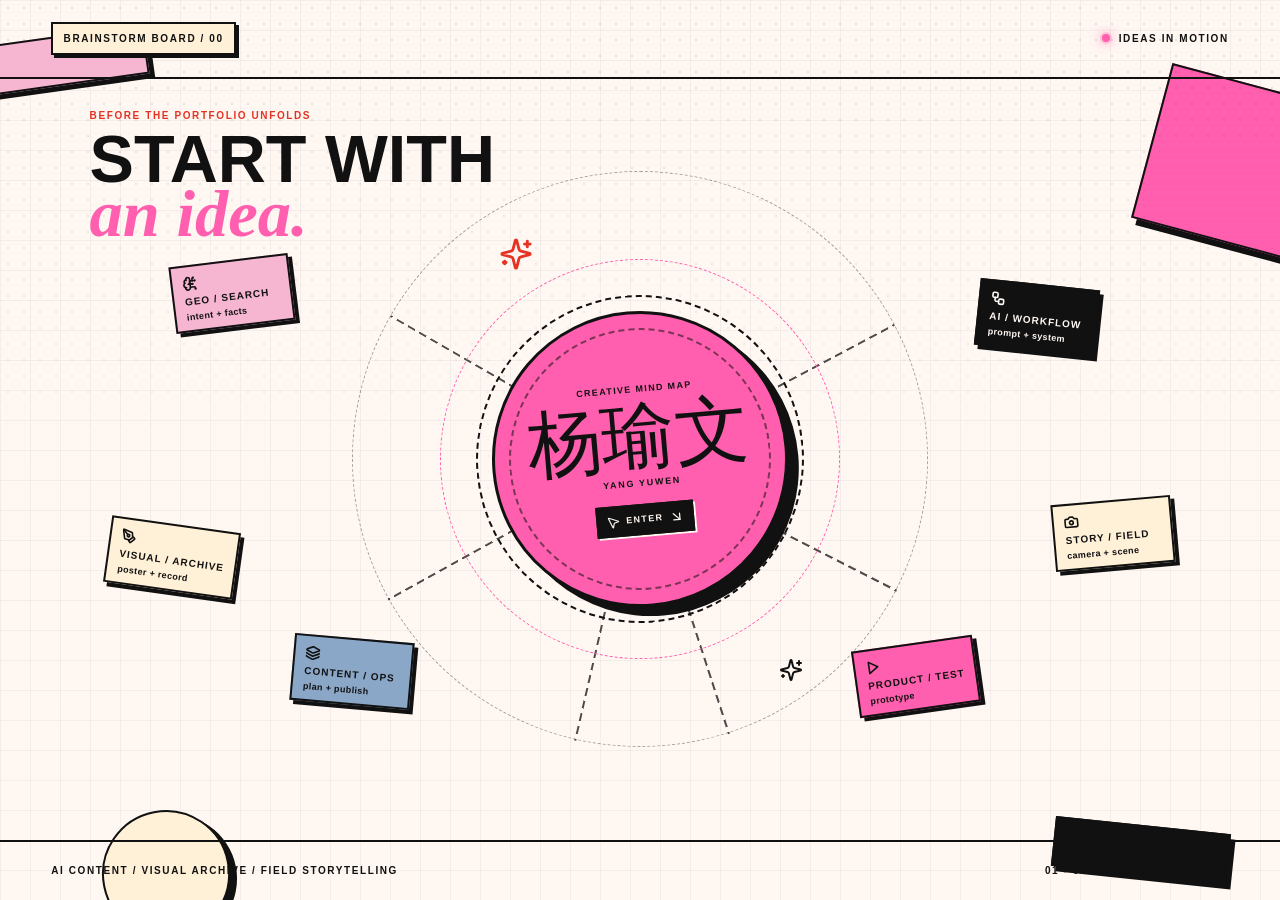
==== index.html @ c1b12b84 "Add website entry files" ====
<!doctype html>
<html lang="zh-CN">
  <head>
    <meta charset="UTF-8" />
    <meta name="viewport" content="width=device-width, initial-scale=1.0" />
    <meta
      name="description"
      content="杨瑜文的 AI 内容实验室、个人策展档案与创作工作台。"
    />
    <title>杨瑜文 | AI Content Lab Portfolio</title>
    <script type="module" crossorigin src="/assets/index-DHC_FHDA.js"></script>
    <link rel="stylesheet" crossorigin href="/assets/index-CB56PQPl.css">
  </head>
  <body>
    <div id="root"></div>
  </body>
</html>
---- assets/index-CB56PQPl.css ----
*,:before,:after{--tw-border-spacing-x: 0;--tw-border-spacing-y: 0;--tw-translate-x: 0;--tw-translate-y: 0;--tw-rotate: 0;--tw-skew-x: 0;--tw-skew-y: 0;--tw-scale-x: 1;--tw-scale-y: 1;--tw-pan-x: ;--tw-pan-y: ;--tw-pinch-zoom: ;--tw-scroll-snap-strictness: proximity;--tw-gradient-from-position: ;--tw-gradient-via-position: ;--tw-gradient-to-position: ;--tw-ordinal: ;--tw-slashed-zero: ;--tw-numeric-figure: ;--tw-numeric-spacing: ;--tw-numeric-fraction: ;--tw-ring-inset: ;--tw-ring-offset-width: 0px;--tw-ring-offset-color: #fff;--tw-ring-color: rgb(59 130 246 / .5);--tw-ring-offset-shadow: 0 0 #0000;--tw-ring-shadow: 0 0 #0000;--tw-shadow: 0 0 #0000;--tw-shadow-colored: 0 0 #0000;--tw-blur: ;--tw-brightness: ;--tw-contrast: ;--tw-grayscale: ;--tw-hue-rotate: ;--tw-invert: ;--tw-saturate: ;--tw-sepia: ;--tw-drop-shadow: ;--tw-backdrop-blur: ;--tw-backdrop-brightness: ;--tw-backdrop-contrast: ;--tw-backdrop-grayscale: ;--tw-backdrop-hue-rotate: ;--tw-backdrop-invert: ;--tw-backdrop-opacity: ;--tw-backdrop-saturate: ;--tw-backdrop-sepia: ;--tw-contain-size: ;--tw-contain-layout: ;--tw-contain-paint: ;--tw-contain-style: }::backdrop{--tw-border-spacing-x: 0;--tw-border-spacing-y: 0;--tw-translate-x: 0;--tw-translate-y: 0;--tw-rotate: 0;--tw-skew-x: 0;--tw-skew-y: 0;--tw-scale-x: 1;--tw-scale-y: 1;--tw-pan-x: ;--tw-pan-y: ;--tw-pinch-zoom: ;--tw-scroll-snap-strictness: proximity;--tw-gradient-from-position: ;--tw-gradient-via-position: ;--tw-gradient-to-position: ;--tw-ordinal: ;--tw-slashed-zero: ;--tw-numeric-figure: ;--tw-numeric-spacing: ;--tw-numeric-fraction: ;--tw-ring-inset: ;--tw-ring-offset-width: 0px;--tw-ring-offset-color: #fff;--tw-ring-color: rgb(59 130 246 / .5);--tw-ring-offset-shadow: 0 0 #0000;--tw-ring-shadow: 0 0 #0000;--tw-shadow: 0 0 #0000;--tw-shadow-colored: 0 0 #0000;--tw-blur: ;--tw-brightness: ;--tw-contrast: ;--tw-grayscale: ;--tw-hue-rotate: ;--tw-invert: ;--tw-saturate: ;--tw-sepia: ;--tw-drop-shadow: ;--tw-backdrop-blur: ;--tw-backdrop-brightness: ;--tw-backdrop-contrast: ;--tw-backdrop-grayscale: ;--tw-backdrop-hue-rotate: ;--tw-backdrop-invert: ;--tw-backdrop-opacity: ;--tw-backdrop-saturate: ;--tw-backdrop-sepia: ;--tw-contain-size: ;--tw-contain-layout: ;--tw-contain-paint: ;--tw-contain-style: }*,:before,:after{box-sizing:border-box;border-width:0;border-style:solid;border-color:#e5e7eb}:before,:after{--tw-content: ""}html,:host{line-height:1.5;-webkit-text-size-adjust:100%;-moz-tab-size:4;-o-tab-size:4;tab-size:4;font-family:Inter,Helvetica Neue,Arial,PingFang SC,Microsoft YaHei,sans-serif;font-feature-settings:normal;font-variation-settings:normal;-webkit-tap-highlight-color:transparent}body{margin:0;line-height:inherit}hr{height:0;color:inherit;border-top-width:1px}abbr:where([title]){-webkit-text-decoration:underline dotted;text-decoration:underline dotted}h1,h2,h3,h4,h5,h6{font-size:inherit;font-weight:inherit}a{color:inherit;text-decoration:inherit}b,strong{font-weight:bolder}code,kbd,samp,pre{font-family:ui-monospace,SFMono-Regular,Menlo,Monaco,Consolas,Liberation Mono,Courier New,monospace;font-feature-settings:normal;font-variation-settings:normal;font-size:1em}small{font-size:80%}sub,sup{font-size:75%;line-height:0;position:relative;vertical-align:baseline}sub{bottom:-.25em}sup{top:-.5em}table{text-indent:0;border-color:inherit;border-collapse:collapse}button,input,optgroup,select,textarea{font-family:inherit;font-feature-settings:inherit;font-variation-settings:inherit;font-size:100%;font-weight:inherit;line-height:inherit;letter-spacing:inherit;color:inherit;margin:0;padding:0}button,select{text-transform:none}button,input:where([type=button]),input:where([type=reset]),input:where([type=submit]){-webkit-appearance:button;background-color:transparent;background-image:none}:-moz-focusring{outline:auto}:-moz-ui-invalid{box-shadow:none}progress{vertical-align:baseline}::-webkit-inner-spin-button,::-webkit-outer-spin-button{height:auto}[type=search]{-webkit-appearance:textfield;outline-offset:-2px}::-webkit-search-decoration{-webkit-appearance:none}::-webkit-file-upload-button{-webkit-appearance:button;font:inherit}summary{display:list-item}blockquote,dl,dd,h1,h2,h3,h4,h5,h6,hr,figure,p,pre{margin:0}fieldset{margin:0;padding:0}legend{padding:0}ol,ul,menu{list-style:none;margin:0;padding:0}dialog{padding:0}textarea{resize:vertical}input::-moz-placeholder,textarea::-moz-placeholder{opacity:1;color:#9ca3af}input::placeholder,textarea::placeholder{opacity:1;color:#9ca3af}button,[role=button]{cursor:pointer}:disabled{cursor:default}img,svg,video,canvas,audio,iframe,embed,object{display:block;vertical-align:middle}img,video{max-width:100%;height:auto}[hidden]:where(:not([hidden=until-found])){display:none}.fixed{position:fixed}.absolute{position:absolute}.relative{position:relative}.inset-0{inset:0}.inset-5{inset:1.25rem}.inset-x-0{left:0;right:0}.inset-x-4{left:1rem;right:1rem}.inset-x-5{left:1.25rem;right:1.25rem}.-top-4{top:-1rem}.bottom-16{bottom:4rem}.bottom-2{bottom:.5rem}.bottom-4{bottom:1rem}.bottom-5{bottom:1.25rem}.bottom-\[13\%\]{bottom:13%}.bottom-\[18\%\]{bottom:18%}.left-0{left:0}.left-1\/2{left:50%}.left-3{left:.75rem}.left-4{left:1rem}.left-5{left:1.25rem}.left-8{left:2rem}.left-\[11\%\]{left:11%}.left-\[17\%\]{left:17%}.right-0{right:0}.right-1{right:.25rem}.right-4{right:1rem}.right-5{right:1.25rem}.right-6{right:1.5rem}.right-\[13\%\]{right:13%}.right-\[8\%\]{right:8%}.top-0{top:0}.top-12{top:3rem}.top-16{top:4rem}.top-2{top:.5rem}.top-3{top:.75rem}.top-4{top:1rem}.top-6{top:1.5rem}.top-\[25\%\]{top:25%}.top-\[33\%\]{top:33%}.top-\[49\%\]{top:49%}.z-10{z-index:10}.z-20{z-index:20}.z-30{z-index:30}.z-50{z-index:50}.z-\[80\]{z-index:80}.mx-auto{margin-left:auto;margin-right:auto}.my-5{margin-top:1.25rem;margin-bottom:1.25rem}.my-8{margin-top:2rem;margin-bottom:2rem}.mb-10{margin-bottom:2.5rem}.mb-12{margin-bottom:3rem}.mb-2{margin-bottom:.5rem}.mb-3{margin-bottom:.75rem}.mb-4{margin-bottom:1rem}.mb-5{margin-bottom:1.25rem}.mb-8{margin-bottom:2rem}.mr-3{margin-right:.75rem}.mt-1{margin-top:.25rem}.mt-10{margin-top:2.5rem}.mt-12{margin-top:3rem}.mt-2{margin-top:.5rem}.mt-24{margin-top:6rem}.mt-3{margin-top:.75rem}.mt-4{margin-top:1rem}.mt-5{margin-top:1.25rem}.mt-6{margin-top:1.5rem}.mt-7{margin-top:1.75rem}.mt-8{margin-top:2rem}.line-clamp-2{overflow:hidden;display:-webkit-box;-webkit-box-orient:vertical;-webkit-line-clamp:2}.line-clamp-3{overflow:hidden;display:-webkit-box;-webkit-box-orient:vertical;-webkit-line-clamp:3}.block{display:block}.flex{display:flex}.inline-flex{display:inline-flex}.grid{display:grid}.hidden{display:none}.aspect-\[16\/10\]{aspect-ratio:16/10}.aspect-\[16\/8\]{aspect-ratio:16/8}.aspect-\[16\/9\]{aspect-ratio:16/9}.aspect-\[4\/3\]{aspect-ratio:4/3}.aspect-\[5\/4\]{aspect-ratio:5/4}.h-10{height:2.5rem}.h-12{height:3rem}.h-14{height:3.5rem}.h-24{height:6rem}.h-3{height:.75rem}.h-32{height:8rem}.h-44{height:11rem}.h-8{height:2rem}.h-\[470px\]{height:470px}.h-full{height:100%}.h-px{height:1px}.min-h-\[240px\]{min-height:240px}.min-h-\[250px\]{min-height:250px}.min-h-\[320px\]{min-height:320px}.min-h-\[500px\]{min-height:500px}.min-h-screen{min-height:100vh}.w-10{width:2.5rem}.w-12{width:3rem}.w-14{width:3.5rem}.w-24{width:6rem}.w-3{width:.75rem}.w-44{width:11rem}.w-\[55\%\]{width:55%}.w-\[78\%\]{width:78%}.w-auto{width:auto}.w-full{width:100%}.w-max{width:-moz-max-content;width:max-content}.min-w-0{min-width:0px}.max-w-2xl{max-width:42rem}.max-w-3xl{max-width:48rem}.max-w-4xl{max-width:56rem}.max-w-5xl{max-width:64rem}.max-w-7xl{max-width:80rem}.max-w-md{max-width:28rem}.max-w-sm{max-width:24rem}.-translate-x-1\/2{--tw-translate-x: -50%;transform:translate(var(--tw-translate-x),var(--tw-translate-y)) rotate(var(--tw-rotate)) skew(var(--tw-skew-x)) skewY(var(--tw-skew-y)) scaleX(var(--tw-scale-x)) scaleY(var(--tw-scale-y))}.-translate-y-1\/2{--tw-translate-y: -50%;transform:translate(var(--tw-translate-x),var(--tw-translate-y)) rotate(var(--tw-rotate)) skew(var(--tw-skew-x)) skewY(var(--tw-skew-y)) scaleX(var(--tw-scale-x)) scaleY(var(--tw-scale-y))}.rotate-2{--tw-rotate: 2deg;transform:translate(var(--tw-translate-x),var(--tw-translate-y)) rotate(var(--tw-rotate)) skew(var(--tw-skew-x)) skewY(var(--tw-skew-y)) scaleX(var(--tw-scale-x)) scaleY(var(--tw-scale-y))}.rotate-6{--tw-rotate: 6deg;transform:translate(var(--tw-translate-x),var(--tw-translate-y)) rotate(var(--tw-rotate)) skew(var(--tw-skew-x)) skewY(var(--tw-skew-y)) scaleX(var(--tw-scale-x)) scaleY(var(--tw-scale-y))}.rotate-\[-1deg\]{--tw-rotate: -1deg;transform:translate(var(--tw-translate-x),var(--tw-translate-y)) rotate(var(--tw-rotate)) skew(var(--tw-skew-x)) skewY(var(--tw-skew-y)) scaleX(var(--tw-scale-x)) scaleY(var(--tw-scale-y))}.rotate-\[-2deg\]{--tw-rotate: -2deg;transform:translate(var(--tw-translate-x),var(--tw-translate-y)) rotate(var(--tw-rotate)) skew(var(--tw-skew-x)) skewY(var(--tw-skew-y)) scaleX(var(--tw-scale-x)) scaleY(var(--tw-scale-y))}.rotate-\[-4deg\]{--tw-rotate: -4deg;transform:translate(var(--tw-translate-x),var(--tw-translate-y)) rotate(var(--tw-rotate)) skew(var(--tw-skew-x)) skewY(var(--tw-skew-y)) scaleX(var(--tw-scale-x)) scaleY(var(--tw-scale-y))}.rotate-\[-6deg\]{--tw-rotate: -6deg;transform:translate(var(--tw-translate-x),var(--tw-translate-y)) rotate(var(--tw-rotate)) skew(var(--tw-skew-x)) skewY(var(--tw-skew-y)) scaleX(var(--tw-scale-x)) scaleY(var(--tw-scale-y))}.transform{transform:translate(var(--tw-translate-x),var(--tw-translate-y)) rotate(var(--tw-rotate)) skew(var(--tw-skew-x)) skewY(var(--tw-skew-y)) scaleX(var(--tw-scale-x)) scaleY(var(--tw-scale-y))}@keyframes enter{0%{opacity:0;transform:translateY(16px)}to{opacity:1;transform:translateY(0)}}.animate-enter{animation:enter .7s ease both}@keyframes floaty{0%,to{transform:translateY(0) rotate(var(--rotate, 0deg))}50%{transform:translateY(-8px) rotate(var(--rotate, 0deg))}}.animate-floaty{animation:floaty 5s ease-in-out infinite}.grid-cols-2{grid-template-columns:repeat(2,minmax(0,1fr))}.flex-col{flex-direction:column}.flex-wrap{flex-wrap:wrap}.place-items-center{place-items:center}.items-start{align-items:flex-start}.items-end{align-items:flex-end}.items-center{align-items:center}.justify-end{justify-content:flex-end}.justify-center{justify-content:center}.justify-between{justify-content:space-between}.gap-1{gap:.25rem}.gap-1\.5{gap:.375rem}.gap-10{gap:2.5rem}.gap-12{gap:3rem}.gap-2{gap:.5rem}.gap-3{gap:.75rem}.gap-4{gap:1rem}.gap-5{gap:1.25rem}.gap-6{gap:1.5rem}.gap-7{gap:1.75rem}.gap-8{gap:2rem}.self-start{align-self:flex-start}.overflow-hidden{overflow:hidden}.overflow-x-auto{overflow-x:auto}.overflow-y-auto{overflow-y:auto}.rounded-full{border-radius:9999px}.rounded-xl{border-radius:.75rem}.border-2{border-width:2px}.border-x{border-left-width:1px;border-right-width:1px}.border-x-2{border-left-width:2px;border-right-width:2px}.border-y-2{border-top-width:2px;border-bottom-width:2px}.border-b{border-bottom-width:1px}.border-b-2{border-bottom-width:2px}.border-l-2{border-left-width:2px}.border-l-4{border-left-width:4px}.border-t{border-top-width:1px}.border-t-2{border-top-width:2px}.border-dashed{border-style:dashed}.border-current{border-color:currentColor}.border-hotpink{--tw-border-opacity: 1;border-color:rgb(255 95 174 / var(--tw-border-opacity, 1))}.border-ink{--tw-border-opacity: 1;border-color:rgb(17 17 17 / var(--tw-border-opacity, 1))}.border-ink\/20{border-color:#1113}.border-ink\/30{border-color:#1111114d}.border-ink\/55{border-color:#1111118c}.border-paper{--tw-border-opacity: 1;border-color:rgb(255 247 242 / var(--tw-border-opacity, 1))}.border-paper\/15{border-color:#fff7f226}.border-paper\/20{border-color:#fff7f233}.border-paper\/70{border-color:#fff7f2b3}.border-transparent{border-color:transparent}.bg-clay{--tw-bg-opacity: 1;background-color:rgb(230 50 35 / var(--tw-bg-opacity, 1))}.bg-cream{--tw-bg-opacity: 1;background-color:rgb(255 240 216 / var(--tw-bg-opacity, 1))}.bg-cream\/55{background-color:#fff0d88c}.bg-hotpink{--tw-bg-opacity: 1;background-color:rgb(255 95 174 / var(--tw-bg-opacity, 1))}.bg-ink{--tw-bg-opacity: 1;background-color:rgb(17 17 17 / var(--tw-bg-opacity, 1))}.bg-lake{--tw-bg-opacity: 1;background-color:rgb(138 167 199 / var(--tw-bg-opacity, 1))}.bg-paper{--tw-bg-opacity: 1;background-color:rgb(255 247 242 / var(--tw-bg-opacity, 1))}.bg-paper\/35{background-color:#fff7f259}.bg-paper\/70{background-color:#fff7f2b3}.bg-softpink{--tw-bg-opacity: 1;background-color:rgb(246 182 210 / var(--tw-bg-opacity, 1))}.bg-softpink\/70{background-color:#f6b6d2b3}.bg-softpink\/75{background-color:#f6b6d2bf}.object-contain{-o-object-fit:contain;object-fit:contain}.object-cover{-o-object-fit:cover;object-fit:cover}.p-2{padding:.5rem}.p-3{padding:.75rem}.p-4{padding:1rem}.p-5{padding:1.25rem}.p-6{padding:1.5rem}.p-7{padding:1.75rem}.px-2{padding-left:.5rem;padding-right:.5rem}.px-3{padding-left:.75rem;padding-right:.75rem}.px-4{padding-left:1rem;padding-right:1rem}.px-5{padding-left:1.25rem;padding-right:1.25rem}.py-1{padding-top:.25rem;padding-bottom:.25rem}.py-1\.5{padding-top:.375rem;padding-bottom:.375rem}.py-10{padding-top:2.5rem;padding-bottom:2.5rem}.py-12{padding-top:3rem;padding-bottom:3rem}.py-2{padding-top:.5rem;padding-bottom:.5rem}.py-20{padding-top:5rem;padding-bottom:5rem}.py-3{padding-top:.75rem;padding-bottom:.75rem}.py-4{padding-top:1rem;padding-bottom:1rem}.py-5{padding-top:1.25rem;padding-bottom:1.25rem}.py-8{padding-top:2rem;padding-bottom:2rem}.pb-1{padding-bottom:.25rem}.pb-12{padding-bottom:3rem}.pb-14{padding-bottom:3.5rem}.pb-20{padding-bottom:5rem}.pb-3{padding-bottom:.75rem}.pl-3{padding-left:.75rem}.pl-5{padding-left:1.25rem}.pt-2{padding-top:.5rem}.pt-28{padding-top:7rem}.pt-3{padding-top:.75rem}.pt-32{padding-top:8rem}.pt-5{padding-top:1.25rem}.pt-6{padding-top:1.5rem}.pt-8{padding-top:2rem}.text-left{text-align:left}.text-right{text-align:right}.text-2xl{font-size:1.5rem;line-height:2rem}.text-3xl{font-size:1.875rem;line-height:2.25rem}.text-4xl{font-size:2.25rem;line-height:2.5rem}.text-5xl{font-size:3rem;line-height:1}.text-6xl{font-size:3.75rem;line-height:1}.text-\[10px\]{font-size:10px}.text-\[11px\]{font-size:11px}.text-\[16vw\]{font-size:16vw}.text-\[9px\]{font-size:9px}.text-base{font-size:1rem;line-height:1.5rem}.text-lg{font-size:1.125rem;line-height:1.75rem}.text-sm{font-size:.875rem;line-height:1.25rem}.text-xl{font-size:1.25rem;line-height:1.75rem}.text-xs{font-size:.75rem;line-height:1rem}.font-black{font-weight:900}.font-bold{font-weight:700}.font-medium{font-weight:500}.font-semibold{font-weight:600}.uppercase{text-transform:uppercase}.leading-5{line-height:1.25rem}.leading-6{line-height:1.5rem}.leading-7{line-height:1.75rem}.leading-8{line-height:2rem}.leading-\[0\.83\]{line-height:.83}.leading-\[0\.92\]{line-height:.92}.leading-\[0\.95\]{line-height:.95}.leading-\[0\.96\]{line-height:.96}.leading-\[0\.98\]{line-height:.98}.leading-\[0\.9\]{line-height:.9}.leading-none{line-height:1}.leading-tight{line-height:1.25}.tracking-\[-0\.02em\]{letter-spacing:-.02em}.tracking-\[-0\.03em\]{letter-spacing:-.03em}.tracking-\[-0\.04em\]{letter-spacing:-.04em}.tracking-\[-0\.05em\]{letter-spacing:-.05em}.tracking-\[-0\.06em\]{letter-spacing:-.06em}.tracking-\[0\.06em\]{letter-spacing:.06em}.tracking-\[0\.08em\]{letter-spacing:.08em}.tracking-\[0\.12em\]{letter-spacing:.12em}.tracking-\[0\.14em\]{letter-spacing:.14em}.tracking-\[0\.16em\]{letter-spacing:.16em}.tracking-\[0\.18em\]{letter-spacing:.18em}.tracking-\[0\.1em\]{letter-spacing:.1em}.tracking-\[0\.22em\]{letter-spacing:.22em}.text-bubblegum{--tw-text-opacity: 1;color:rgb(255 166 214 / var(--tw-text-opacity, 1))}.text-clay{--tw-text-opacity: 1;color:rgb(230 50 35 / var(--tw-text-opacity, 1))}.text-graphite{--tw-text-opacity: 1;color:rgb(42 42 42 / var(--tw-text-opacity, 1))}.text-graphite\/65{color:#2a2a2aa6}.text-graphite\/70{color:#2a2a2ab3}.text-hotpink{--tw-text-opacity: 1;color:rgb(255 95 174 / var(--tw-text-opacity, 1))}.text-ink{--tw-text-opacity: 1;color:rgb(17 17 17 / var(--tw-text-opacity, 1))}.text-paper{--tw-text-opacity: 1;color:rgb(255 247 242 / var(--tw-text-opacity, 1))}.text-paper\/45{color:#fff7f273}.text-paper\/55{color:#fff7f28c}.text-paper\/80{color:#fff7f2cc}.opacity-60{opacity:.6}.mix-blend-multiply{mix-blend-mode:multiply}.shadow-\[0_2px_0_rgba\(17\,17\,17\,0\.06\)\]{--tw-shadow: 0 2px 0 rgba(17,17,17,.06);--tw-shadow-colored: 0 2px 0 var(--tw-shadow-color);box-shadow:var(--tw-ring-offset-shadow, 0 0 #0000),var(--tw-ring-shadow, 0 0 #0000),var(--tw-shadow)}.shadow-\[2px_2px_0_\#111\]{--tw-shadow: 2px 2px 0 #111;--tw-shadow-colored: 2px 2px 0 var(--tw-shadow-color);box-shadow:var(--tw-ring-offset-shadow, 0 0 #0000),var(--tw-ring-shadow, 0 0 #0000),var(--tw-shadow)}.shadow-\[3px_3px_0_\#111\]{--tw-shadow: 3px 3px 0 #111;--tw-shadow-colored: 3px 3px 0 var(--tw-shadow-color);box-shadow:var(--tw-ring-offset-shadow, 0 0 #0000),var(--tw-ring-shadow, 0 0 #0000),var(--tw-shadow)}.shadow-\[3px_3px_0_\#FF5FAE\]{--tw-shadow: 3px 3px 0 #FF5FAE;--tw-shadow-colored: 3px 3px 0 var(--tw-shadow-color);box-shadow:var(--tw-ring-offset-shadow, 0 0 #0000),var(--tw-ring-shadow, 0 0 #0000),var(--tw-shadow)}.shadow-\[4px_4px_0_\#111\]{--tw-shadow: 4px 4px 0 #111;--tw-shadow-colored: 4px 4px 0 var(--tw-shadow-color);box-shadow:var(--tw-ring-offset-shadow, 0 0 #0000),var(--tw-ring-shadow, 0 0 #0000),var(--tw-shadow)}.shadow-\[4px_4px_0_\#FF5FAE\]{--tw-shadow: 4px 4px 0 #FF5FAE;--tw-shadow-colored: 4px 4px 0 var(--tw-shadow-color);box-shadow:var(--tw-ring-offset-shadow, 0 0 #0000),var(--tw-ring-shadow, 0 0 #0000),var(--tw-shadow)}.shadow-\[4px_4px_0_\#FFF7F2\]{--tw-shadow: 4px 4px 0 #FFF7F2;--tw-shadow-colored: 4px 4px 0 var(--tw-shadow-color);box-shadow:var(--tw-ring-offset-shadow, 0 0 #0000),var(--tw-ring-shadow, 0 0 #0000),var(--tw-shadow)}.shadow-\[5px_5px_0_\#111\]{--tw-shadow: 5px 5px 0 #111;--tw-shadow-colored: 5px 5px 0 var(--tw-shadow-color);box-shadow:var(--tw-ring-offset-shadow, 0 0 #0000),var(--tw-ring-shadow, 0 0 #0000),var(--tw-shadow)}.shadow-\[5px_5px_0_\#FF5FAE\]{--tw-shadow: 5px 5px 0 #FF5FAE;--tw-shadow-colored: 5px 5px 0 var(--tw-shadow-color);box-shadow:var(--tw-ring-offset-shadow, 0 0 #0000),var(--tw-ring-shadow, 0 0 #0000),var(--tw-shadow)}.shadow-\[6px_6px_0_\#111\]{--tw-shadow: 6px 6px 0 #111;--tw-shadow-colored: 6px 6px 0 var(--tw-shadow-color);box-shadow:var(--tw-ring-offset-shadow, 0 0 #0000),var(--tw-ring-shadow, 0 0 #0000),var(--tw-shadow)}.shadow-archive{--tw-shadow: 8px 8px 0 rgba(17, 17, 17, .92);--tw-shadow-colored: 8px 8px 0 var(--tw-shadow-color);box-shadow:var(--tw-ring-offset-shadow, 0 0 #0000),var(--tw-ring-shadow, 0 0 #0000),var(--tw-shadow)}.shadow-hover{--tw-shadow: 12px 12px 0 rgba(255, 95, 174, .95);--tw-shadow-colored: 12px 12px 0 var(--tw-shadow-color);box-shadow:var(--tw-ring-offset-shadow, 0 0 #0000),var(--tw-ring-shadow, 0 0 #0000),var(--tw-shadow)}.filter{filter:var(--tw-blur) var(--tw-brightness) var(--tw-contrast) var(--tw-grayscale) var(--tw-hue-rotate) var(--tw-invert) var(--tw-saturate) var(--tw-sepia) var(--tw-drop-shadow)}.backdrop-blur-sm{--tw-backdrop-blur: blur(4px);-webkit-backdrop-filter:var(--tw-backdrop-blur) var(--tw-backdrop-brightness) var(--tw-backdrop-contrast) var(--tw-backdrop-grayscale) var(--tw-backdrop-hue-rotate) var(--tw-backdrop-invert) var(--tw-backdrop-opacity) var(--tw-backdrop-saturate) var(--tw-backdrop-sepia);backdrop-filter:var(--tw-backdrop-blur) var(--tw-backdrop-brightness) var(--tw-backdrop-contrast) var(--tw-backdrop-grayscale) var(--tw-backdrop-hue-rotate) var(--tw-backdrop-invert) var(--tw-backdrop-opacity) var(--tw-backdrop-saturate) var(--tw-backdrop-sepia)}.transition{transition-property:color,background-color,border-color,text-decoration-color,fill,stroke,opacity,box-shadow,transform,filter,backdrop-filter;transition-timing-function:cubic-bezier(.4,0,.2,1);transition-duration:.15s}.duration-300{transition-duration:.3s}:root{color:#111;background:#fff7f2;font-synthesis:none;text-rendering:optimizeLegibility;-webkit-font-smoothing:antialiased;-moz-osx-font-smoothing:grayscale}html{scroll-behavior:smooth}body{margin:0;min-width:320px;background:radial-gradient(circle at 10% 12%,rgba(255,95,174,.24),transparent 18rem),radial-gradient(circle at 90% 8%,rgba(246,182,210,.42),transparent 20rem),linear-gradient(rgba(17,17,17,.035) 1px,transparent 1px),linear-gradient(90deg,rgba(17,17,17,.035) 1px,transparent 1px),#fff7f2;background-size:auto,auto,28px 28px,28px 28px,auto}.intro-lock{overflow:hidden}.portfolio-shell{opacity:0;transform:translateY(18px) scale(.992);pointer-events:none;transition:opacity .52s ease,transform .7s cubic-bezier(.16,1,.3,1)}.portfolio-shell--visible{opacity:1;transform:none;pointer-events:auto}.brainstorm-gate{position:fixed;z-index:100;inset:0;display:flex;min-height:100dvh;overflow:hidden;flex-direction:column;justify-content:space-between;background:linear-gradient(rgba(17,17,17,.045) 1px,transparent 1px),linear-gradient(90deg,rgba(17,17,17,.045) 1px,transparent 1px),#fff7f2;background-size:30px 30px,30px 30px,auto;color:#111}.brainstorm-gate:before,.brainstorm-gate:after{content:"";position:absolute;z-index:-1;border:2px solid #111111;background:#ff5fae;box-shadow:6px 6px #111}.brainstorm-gate:before{top:9%;right:-1.8rem;width:clamp(6rem,13vw,10rem);height:clamp(6rem,13vw,10rem);transform:rotate(15deg)}.brainstorm-gate:after{bottom:-2.4rem;left:8%;width:clamp(5rem,10vw,8rem);height:clamp(5rem,10vw,8rem);border-radius:50%;background:#fff0d8;transform:rotate(-11deg)}.brainstorm-gate--leaving{pointer-events:none;animation:brainstorm-gate-leave .76s cubic-bezier(.7,0,.84,0) forwards}.brainstorm-gate__texture{position:absolute;inset:0;pointer-events:none;opacity:.36;background:radial-gradient(circle,rgba(17,17,17,.3) 1px,transparent 1.4px) 0 0 / 16px 16px,repeating-linear-gradient(0deg,transparent 0 6px,rgba(17,17,17,.03) 7px 8px);-webkit-mask-image:linear-gradient(to bottom,black,transparent 88%);mask-image:linear-gradient(to bottom,black,transparent 88%)}.brainstorm-gate__corner{position:absolute;width:11rem;height:3.1rem;border:2px solid #111111;background:#f6b6d2;box-shadow:5px 5px #111}.brainstorm-gate__corner--top{top:2.25rem;left:-1.8rem;transform:rotate(-8deg)}.brainstorm-gate__corner--bottom{right:4%;bottom:1.6rem;background:#111;transform:rotate(6deg)}.brainstorm-gate__header,.brainstorm-gate__footer{position:relative;z-index:2;display:flex;align-items:center;justify-content:space-between;padding:1.35rem clamp(1.25rem,4vw,3.25rem);font-size:10px;font-weight:900;letter-spacing:.16em;text-transform:uppercase}.brainstorm-gate__header{border-bottom:2px solid #111111}.brainstorm-gate__footer{gap:1rem;border-top:2px solid #111111}.brainstorm-gate__footer span:last-child{text-align:right}.brainstorm-gate__eyebrow{display:inline-flex;align-items:center;min-height:2rem;border:2px solid #111111;padding:.45rem .65rem;background:#fff0d8;box-shadow:3px 3px #111}.brainstorm-gate__status{display:inline-flex;align-items:center;gap:.55rem}.brainstorm-gate__status i{display:block;width:8px;height:8px;border-radius:50%;background:#ff5fae;box-shadow:0 0 0 2px #ff5fae38,0 0 12px #ff5fae;animation:pulse-led 1.7s ease-in-out infinite}.brainstorm-gate__copy{position:absolute;z-index:1;top:clamp(5.8rem,12vh,8.3rem);left:clamp(1.25rem,7vw,7rem);pointer-events:none}.brainstorm-gate__copy p{margin:0 0 .55rem;color:#e63223;font-size:10px;font-weight:900;letter-spacing:.16em;text-transform:uppercase}.brainstorm-gate__copy h1{margin:0;font-size:clamp(2.2rem,5.2vw,5.2rem);font-weight:950;line-height:.82;letter-spacing:0;text-transform:uppercase}.brainstorm-gate__copy em{color:#ff5fae;font-family:Georgia,serif;font-weight:700;text-transform:lowercase}.brainstorm-map{position:relative;z-index:1;width:min(100% - 2.5rem,68rem);min-height:min(65vh,39rem);margin:auto}.brainstorm-map:before,.brainstorm-map:after{content:"";position:absolute;top:50%;left:50%;border:1px dashed rgba(17,17,17,.38);border-radius:50%;transform:translate(-50%,-50%)}.brainstorm-map:before{width:min(63vw,36rem);aspect-ratio:1}.brainstorm-map:after{width:min(45vw,25rem);aspect-ratio:1;border-color:#ff5fae}.brainstorm-line{position:absolute;top:50%;left:50%;z-index:-1;width:min(32vw,18rem);height:2px;transform-origin:left center;background:repeating-linear-gradient(90deg,#111111 0 8px,transparent 8px 13px);opacity:.75}.brainstorm-line--one{transform:rotate(-150deg)}.brainstorm-line--two{transform:rotate(-28deg)}.brainstorm-line--three{transform:rotate(27deg)}.brainstorm-line--four{transform:rotate(151deg)}.brainstorm-line--five{transform:rotate(103deg)}.brainstorm-line--six{transform:rotate(72deg)}.brainstorm-node{position:absolute;display:grid;min-width:7.5rem;gap:.2rem;border:2px solid #111111;padding:.55rem .65rem .5rem;background:#fff7f2;box-shadow:4px 4px #111;color:#111;font-size:10px;font-weight:950;letter-spacing:.1em;line-height:1.2;text-transform:uppercase;animation:brainstorm-float 5.5s ease-in-out infinite}.brainstorm-node svg{margin-bottom:.15rem}.brainstorm-node small{font-size:9px;font-weight:700;letter-spacing:.04em;text-transform:none}.brainstorm-node--geo{top:16%;left:7%;background:#f6b6d2;transform:rotate(-7deg)}.brainstorm-node--ai{top:20%;right:8%;background:#111;color:#fff7f2;transform:rotate(6deg);animation-delay:-2.6s}.brainstorm-node--story{top:57%;right:1%;background:#fff0d8;transform:rotate(-5deg);animation-delay:-1.3s}.brainstorm-node--ops{bottom:8%;left:18%;background:#8aa7c7;transform:rotate(5deg);animation-delay:-3.7s}.brainstorm-node--visual{top:61%;left:1%;background:#fff0d8;transform:rotate(8deg);animation-delay:-4.2s}.brainstorm-node--product{right:19%;bottom:7%;background:#ff5fae;transform:rotate(-8deg);animation-delay:-.7s}.brainstorm-spark{position:absolute;color:#e63223;animation:brainstorm-spark 3.2s ease-in-out infinite}.brainstorm-spark--one{top:12%;left:37%}.brainstorm-spark--two{right:35%;bottom:12%;color:#111;animation-delay:-1.4s}.brainstorm-center{position:absolute;top:50%;left:50%;z-index:3;display:grid;width:clamp(12.5rem,24vw,18.5rem);aspect-ratio:1;place-content:center;gap:.42rem;overflow:visible;border:3px solid #111111;border-radius:50%;padding:1rem;background:#ff5fae;box-shadow:10px 10px #111;color:#111;cursor:pointer;isolation:isolate;transform:translate(-50%,-50%) rotate(-5deg);transition:transform .28s ease,box-shadow .28s ease,background .28s ease}.brainstorm-center:hover,.brainstorm-center:focus-visible{background:#fff0d8;box-shadow:15px 15px #111;outline:none;transform:translate(-50%,-50%) rotate(0) scale(1.045)}.brainstorm-center:focus-visible{outline:3px solid #e63223;outline-offset:5px}.brainstorm-center__ring{position:absolute;z-index:-1;border:2px dashed #111111;border-radius:50%;pointer-events:none}.brainstorm-center__ring--outer{inset:-1.2rem;animation:orbit-drift 13s linear infinite}.brainstorm-center__ring--inner{inset:.85rem;border-color:#1111118c;animation:orbit-drift 8s linear reverse infinite}.brainstorm-center__label,.brainstorm-center__name,.brainstorm-center__enter{display:inline-flex;align-items:center;justify-content:center;gap:.35rem;font-size:9px;font-weight:950;letter-spacing:.15em;text-transform:uppercase}.brainstorm-center strong{font-size:clamp(2.35rem,5.8vw,4.8rem);font-weight:950;letter-spacing:0;line-height:.9}.brainstorm-center__name{letter-spacing:.19em}.brainstorm-center__enter{width:-moz-max-content;width:max-content;margin:.45rem auto 0;border:2px solid #111111;padding:.35rem .5rem;background:#111;color:#fff7f2;box-shadow:2px 2px #fff7f2}@keyframes brainstorm-float{0%,to{margin-top:0}50%{margin-top:-7px}}@keyframes brainstorm-spark{0%,to{opacity:.42;transform:rotate(-10deg) scale(.8)}50%{opacity:1;transform:rotate(12deg) scale(1.05)}}@keyframes brainstorm-gate-leave{0%{opacity:1;transform:scale(1);clip-path:inset(0 0 0 0)}to{opacity:0;transform:scale(1.06);clip-path:inset(0 0 100% 0)}}body:before{pointer-events:none;content:"";position:fixed;inset:0;z-index:-1;background:repeating-linear-gradient(0deg,rgba(17,17,17,.018) 0 1px,transparent 1px 7px),radial-gradient(circle,rgba(17,17,17,.09) 1px,transparent 1.4px);background-size:auto,18px 18px;opacity:.8;mix-blend-mode:multiply}a{text-decoration:none}button{font:inherit}::-moz-selection{background:#ff5fae61}::selection{background:#ff5fae61}.magazine-title{text-shadow:4px 4px 0 #fff7f2,7px 7px 0 #111111}.hero-collage:before,.hero-collage:after{content:"";position:absolute;pointer-events:none;border:2px solid #111111;background:#f6b6d2;box-shadow:6px 6px #111}.hero-collage:before{right:7%;top:7rem;width:9rem;height:2.7rem;transform:rotate(-9deg)}.hero-collage:after{left:5%;bottom:5rem;width:7rem;height:7rem;transform:rotate(12deg);border-radius:999px;background:#ff5fae}.torn-label{clip-path:polygon(0 10%,6% 0,17% 8%,28% 0,41% 10%,54% 0,66% 8%,80% 0,93% 9%,100% 0,98% 90%,88% 100%,76% 91%,63% 100%,48% 92%,34% 100%,20% 91%,8% 100%,0 88%)}.film-grain{background:radial-gradient(circle at 20% 30%,rgba(255,255,255,.35),transparent 16%),linear-gradient(120deg,rgba(255,255,255,.25),transparent 45%),repeating-linear-gradient(90deg,rgba(17,17,17,.18) 0 2px,transparent 2px 7px)}.polaroid-card{transform:rotate(var(--rotate, -2deg))}.code-window{background-image:linear-gradient(rgba(255,255,255,.06) 1px,transparent 1px),linear-gradient(90deg,rgba(255,255,255,.05) 1px,transparent 1px);background-size:20px 20px}.code-scan{background:linear-gradient(90deg,transparent,#ff5fae 20%,#fff7f2 50%,#ff5fae 80%,transparent);box-shadow:0 0 16px #ff5faed9;animation:scan-x 3.8s linear infinite}.status-led{display:inline-block;width:7px;height:7px;flex:0 0 auto;border-radius:50%;background:#ff5fae;box-shadow:0 0 0 2px #ff5fae33,0 0 9px #ff5fae;animation:pulse-led 1.7s ease-in-out infinite}.ai-console-board{overflow:hidden;box-shadow:12px 12px #111111eb;background:linear-gradient(115deg,rgba(255,95,174,.11),transparent 46%),linear-gradient(rgba(17,17,17,.055) 1px,transparent 1px),linear-gradient(90deg,rgba(17,17,17,.055) 1px,transparent 1px),#fff7f2;background-size:auto,26px 26px,26px 26px,auto}.ai-console-board:before{content:"";position:absolute;inset:3.75rem 1.25rem;opacity:.7;background:linear-gradient(30deg,transparent 49.7%,rgba(17,17,17,.4) 50%,transparent 50.3%) 50% 39% / 100% 1px no-repeat,linear-gradient(-30deg,transparent 49.7%,rgba(255,95,174,.9) 50%,transparent 50.3%) 50% 61% / 100% 1px no-repeat,linear-gradient(90deg,transparent 49.7%,rgba(17,17,17,.35) 50%,transparent 50.3%) 50% / 1px 100% no-repeat}.ai-board-grid{background:radial-gradient(circle,#111 1px,transparent 1.5px) 0 0 / 18px 18px;-webkit-mask-image:linear-gradient(to bottom,transparent,black 14%,black 84%,transparent);mask-image:linear-gradient(to bottom,transparent,black 14%,black 84%,transparent);opacity:.18}.ai-orbit{animation:orbit-drift 9s linear infinite}.ai-orbit-inner{animation-direction:reverse;animation-duration:5.8s}.ai-node{position:absolute;z-index:1;min-width:3.8rem;border:2px solid #111111;background:#fff7f2;padding:.35rem .45rem;color:#111;font-size:9px;font-weight:900;line-height:1.35;letter-spacing:.12em;text-align:center;box-shadow:3px 3px #111}.ai-node:nth-of-type(2n){background:#f6b6d2}.module-runtime{border-bottom:2px solid currentColor;color:#111}.module-tech .module-runtime{color:#fff7f2}@keyframes scan-x{0%{transform:translate(-100%)}to{transform:translate(100%)}}@keyframes pulse-led{0%,to{opacity:.45;transform:scale(.82)}50%{opacity:1;transform:scale(1)}}@keyframes orbit-drift{0%{transform:translate(-50%,-50%) rotate(0)}to{transform:translate(-50%,-50%) rotate(360deg)}}.scribble{border-top:5px solid #111111;border-radius:50%;transform:rotate(-8deg)}.scribble:before,.scribble:after{content:"";position:absolute;left:8px;right:8px;height:28px;border-top:4px solid #ff5fae;border-radius:50%}.scribble:before{top:12px}.scribble:after{top:28px;border-color:#111}.module-card:before{content:"";position:absolute;inset:0;opacity:.95;transition:transform .3s ease,opacity .3s ease}.module-card:hover:before{transform:scale(1.02);opacity:1}.module-card:after{content:"";position:absolute;left:2rem;top:-.8rem;width:6.2rem;height:2rem;border-left:2px solid #111111;border-right:2px solid #111111;background:#ffa6d6bf;transform:rotate(-4deg)}.module-tech:before{background:linear-gradient(90deg,rgba(255,95,174,.34) 1px,transparent 1px),linear-gradient(rgba(255,95,174,.34) 1px,transparent 1px),#111;background-size:28px 28px}.module-tech h3,.module-tech p{color:#fff7f2}.module-media:before{background:repeating-linear-gradient(90deg,#111111 0 12px,transparent 12px 30px) top / 100% 16px no-repeat,repeating-linear-gradient(90deg,#111111 0 12px,transparent 12px 30px) bottom / 100% 16px no-repeat,linear-gradient(135deg,#fff0d8,#f6b6d2 58%,#fff7f2)}.module-ops:before{background:linear-gradient(90deg,rgba(17,17,17,.08) 1px,transparent 1px),linear-gradient(#fff0d8 0 0);background-size:42px 100%,auto}.module-archive:before{background:linear-gradient(135deg,rgba(255,95,174,.35),transparent 42%),repeating-linear-gradient(0deg,rgba(17,17,17,.08) 0 2px,transparent 2px 14px),#f8f1ec}.archive-project-card:nth-child(3n+2){background:#fff0d8}.archive-project-card:nth-child(3n){background:#f6b6d2}.film-card{background-image:repeating-linear-gradient(90deg,transparent 0 18px,rgba(17,17,17,.15) 18px 24px),linear-gradient(#fff0d8 0 0)}.visual-wall button:nth-child(3n+1){background:#fff0d8}.visual-wall button:nth-child(3n+2){background:#f6b6d2}.case-poster{background:radial-gradient(circle at 85% 15%,#fff0d8 0 6rem,transparent 6.2rem),linear-gradient(135deg,#f6b6d2,#ff5fae 48%,#fff7f2 48%)}@media(max-width:768px){.magazine-title{text-shadow:2px 2px 0 #fff7f2,4px 4px 0 #111111}}@media(max-width:640px){.brainstorm-gate:before{top:10rem;right:-2.6rem}.brainstorm-gate__header,.brainstorm-gate__footer{padding:1rem;font-size:8px;letter-spacing:.12em}.brainstorm-gate__eyebrow{min-height:auto;padding:.4rem .5rem}.brainstorm-gate__copy{top:5.7rem;left:1.35rem}.brainstorm-gate__copy p{margin-bottom:.35rem;font-size:8px}.brainstorm-gate__copy h1{font-size:2.35rem}.brainstorm-map{width:calc(100% - 1rem);min-height:34.3rem}.brainstorm-map:before{width:91vw}.brainstorm-map:after{width:61vw}.brainstorm-line{width:43vw}.brainstorm-node{min-width:0;width:6.1rem;gap:.15rem;padding:.4rem .45rem;font-size:8px;letter-spacing:.07em;box-shadow:3px 3px #111}.brainstorm-node small{font-size:8px}.brainstorm-node svg{width:13px;height:13px;margin-bottom:0}.brainstorm-node--geo{top:20%;left:0}.brainstorm-node--ai{top:23%;right:0}.brainstorm-node--story{top:57%;right:0}.brainstorm-node--visual{top:57%;left:0}.brainstorm-node--ops{bottom:4%;left:4%}.brainstorm-node--product{right:4%;bottom:4%}.brainstorm-center{width:10.25rem;box-shadow:7px 7px #111}.brainstorm-center:hover,.brainstorm-center:focus-visible{box-shadow:9px 9px #111}.brainstorm-center strong{font-size:2.15rem}.brainstorm-center__label,.brainstorm-center__name,.brainstorm-center__enter{font-size:8px;letter-spacing:.1em}.brainstorm-center__enter{margin-top:.2rem;padding:.28rem .35rem}.brainstorm-spark--one{top:16%;left:46%}.brainstorm-spark--two{right:44%;bottom:13%}}@media(prefers-reduced-motion:reduce){*,*:before,*:after{animation-duration:.01ms!important;animation-iteration-count:1!important;scroll-behavior:auto!important;transition-duration:.01ms!important}}.last\:border-0:last-child{border-width:0px}.hover\:-translate-y-1:hover{--tw-translate-y: -.25rem;transform:translate(var(--tw-translate-x),var(--tw-translate-y)) rotate(var(--tw-rotate)) skew(var(--tw-skew-x)) skewY(var(--tw-skew-y)) scaleX(var(--tw-scale-x)) scaleY(var(--tw-scale-y))}.hover\:-translate-y-2:hover{--tw-translate-y: -.5rem;transform:translate(var(--tw-translate-x),var(--tw-translate-y)) rotate(var(--tw-rotate)) skew(var(--tw-skew-x)) skewY(var(--tw-skew-y)) scaleX(var(--tw-scale-x)) scaleY(var(--tw-scale-y))}.hover\:rotate-0:hover{--tw-rotate: 0deg;transform:translate(var(--tw-translate-x),var(--tw-translate-y)) rotate(var(--tw-rotate)) skew(var(--tw-skew-x)) skewY(var(--tw-skew-y)) scaleX(var(--tw-scale-x)) scaleY(var(--tw-scale-y))}.hover\:border-hotpink:hover{--tw-border-opacity: 1;border-color:rgb(255 95 174 / var(--tw-border-opacity, 1))}.hover\:border-ink:hover{--tw-border-opacity: 1;border-color:rgb(17 17 17 / var(--tw-border-opacity, 1))}.hover\:bg-bubblegum:hover{--tw-bg-opacity: 1;background-color:rgb(255 166 214 / var(--tw-bg-opacity, 1))}.hover\:bg-hotpink:hover{--tw-bg-opacity: 1;background-color:rgb(255 95 174 / var(--tw-bg-opacity, 1))}.hover\:bg-paper:hover{--tw-bg-opacity: 1;background-color:rgb(255 247 242 / var(--tw-bg-opacity, 1))}.hover\:bg-softpink:hover{--tw-bg-opacity: 1;background-color:rgb(246 182 210 / var(--tw-bg-opacity, 1))}.hover\:text-clay:hover{--tw-text-opacity: 1;color:rgb(230 50 35 / var(--tw-text-opacity, 1))}.hover\:text-hotpink:hover{--tw-text-opacity: 1;color:rgb(255 95 174 / var(--tw-text-opacity, 1))}.hover\:text-ink:hover{--tw-text-opacity: 1;color:rgb(17 17 17 / var(--tw-text-opacity, 1))}.hover\:shadow-\[8px_8px_0_\#FF5FAE\]:hover{--tw-shadow: 8px 8px 0 #FF5FAE;--tw-shadow-colored: 8px 8px 0 var(--tw-shadow-color);box-shadow:var(--tw-ring-offset-shadow, 0 0 #0000),var(--tw-ring-shadow, 0 0 #0000),var(--tw-shadow)}.hover\:shadow-hover:hover{--tw-shadow: 12px 12px 0 rgba(255, 95, 174, .95);--tw-shadow-colored: 12px 12px 0 var(--tw-shadow-color);box-shadow:var(--tw-ring-offset-shadow, 0 0 #0000),var(--tw-ring-shadow, 0 0 #0000),var(--tw-shadow)}.group:hover .group-hover\:rotate-6{--tw-rotate: 6deg;transform:translate(var(--tw-translate-x),var(--tw-translate-y)) rotate(var(--tw-rotate)) skew(var(--tw-skew-x)) skewY(var(--tw-skew-y)) scaleX(var(--tw-scale-x)) scaleY(var(--tw-scale-y))}.group:hover .group-hover\:bg-hotpink{--tw-bg-opacity: 1;background-color:rgb(255 95 174 / var(--tw-bg-opacity, 1))}@media(min-width:640px){.sm\:grid-cols-2{grid-template-columns:repeat(2,minmax(0,1fr))}.sm\:grid-cols-\[0\.9fr_1\.1fr\]{grid-template-columns:.9fr 1.1fr}.sm\:grid-cols-\[52px_1fr\]{grid-template-columns:52px 1fr}.sm\:items-start{align-items:flex-start}.sm\:text-\[6\.7rem\]{font-size:6.7rem}}@media(min-width:768px){.md\:col-span-2{grid-column:span 2 / span 2}.md\:mt-1{margin-top:.25rem}.md\:block{display:block}.md\:inline-flex{display:inline-flex}.md\:h-\[520px\]{height:520px}.md\:min-h-\[560px\]{min-height:560px}.md\:w-\[240px\]{width:240px}.md\:w-\[330px\]{width:330px}.md\:rotate-\[-1\.2deg\]{--tw-rotate: -1.2deg;transform:translate(var(--tw-translate-x),var(--tw-translate-y)) rotate(var(--tw-rotate)) skew(var(--tw-skew-x)) skewY(var(--tw-skew-y)) scaleX(var(--tw-scale-x)) scaleY(var(--tw-scale-y))}.md\:rotate-\[-1\.5deg\]{--tw-rotate: -1.5deg;transform:translate(var(--tw-translate-x),var(--tw-translate-y)) rotate(var(--tw-rotate)) skew(var(--tw-skew-x)) skewY(var(--tw-skew-y)) scaleX(var(--tw-scale-x)) scaleY(var(--tw-scale-y))}.md\:rotate-\[-1deg\]{--tw-rotate: -1deg;transform:translate(var(--tw-translate-x),var(--tw-translate-y)) rotate(var(--tw-rotate)) skew(var(--tw-skew-x)) skewY(var(--tw-skew-y)) scaleX(var(--tw-scale-x)) scaleY(var(--tw-scale-y))}.md\:rotate-\[-2deg\]{--tw-rotate: -2deg;transform:translate(var(--tw-translate-x),var(--tw-translate-y)) rotate(var(--tw-rotate)) skew(var(--tw-skew-x)) skewY(var(--tw-skew-y)) scaleX(var(--tw-scale-x)) scaleY(var(--tw-scale-y))}.md\:rotate-\[1\.4deg\]{--tw-rotate: 1.4deg;transform:translate(var(--tw-translate-x),var(--tw-translate-y)) rotate(var(--tw-rotate)) skew(var(--tw-skew-x)) skewY(var(--tw-skew-y)) scaleX(var(--tw-scale-x)) scaleY(var(--tw-scale-y))}.md\:rotate-\[1\.5deg\]{--tw-rotate: 1.5deg;transform:translate(var(--tw-translate-x),var(--tw-translate-y)) rotate(var(--tw-rotate)) skew(var(--tw-skew-x)) skewY(var(--tw-skew-y)) scaleX(var(--tw-scale-x)) scaleY(var(--tw-scale-y))}.md\:rotate-\[1deg\]{--tw-rotate: 1deg;transform:translate(var(--tw-translate-x),var(--tw-translate-y)) rotate(var(--tw-rotate)) skew(var(--tw-skew-x)) skewY(var(--tw-skew-y)) scaleX(var(--tw-scale-x)) scaleY(var(--tw-scale-y))}.md\:rotate-\[2deg\]{--tw-rotate: 2deg;transform:translate(var(--tw-translate-x),var(--tw-translate-y)) rotate(var(--tw-rotate)) skew(var(--tw-skew-x)) skewY(var(--tw-skew-y)) scaleX(var(--tw-scale-x)) scaleY(var(--tw-scale-y))}.md\:grid-cols-2{grid-template-columns:repeat(2,minmax(0,1fr))}.md\:grid-cols-3{grid-template-columns:repeat(3,minmax(0,1fr))}.md\:grid-cols-4{grid-template-columns:repeat(4,minmax(0,1fr))}.md\:grid-cols-\[150px_1fr_auto\]{grid-template-columns:150px 1fr auto}.md\:grid-cols-\[1fr_1fr_1fr\]{grid-template-columns:1fr 1fr 1fr}.md\:grid-cols-\[1fr_auto_1fr\]{grid-template-columns:1fr auto 1fr}.md\:grid-cols-\[92px_1fr_auto\]{grid-template-columns:92px 1fr auto}.md\:grid-cols-\[minmax\(0\,1fr\)_minmax\(260px\,420px\)\]{grid-template-columns:minmax(0,1fr) minmax(260px,420px)}.md\:flex-row{flex-direction:row}.md\:items-start{align-items:flex-start}.md\:items-center{align-items:center}.md\:justify-between{justify-content:space-between}.md\:gap-12{gap:3rem}.md\:p-10{padding:2.5rem}.md\:p-8{padding:2rem}.md\:p-9{padding:2.25rem}.md\:py-28{padding-top:7rem;padding-bottom:7rem}.md\:pb-20{padding-bottom:5rem}.md\:pt-32{padding-top:8rem}.md\:text-4xl{font-size:2.25rem;line-height:2.5rem}.md\:text-5xl{font-size:3rem;line-height:1}.md\:text-6xl{font-size:3.75rem;line-height:1}.md\:text-7xl{font-size:4.5rem;line-height:1}.md\:text-base{font-size:1rem;line-height:1.5rem}.md\:text-lg{font-size:1.125rem;line-height:1.75rem}}@media(min-width:1024px){.lg\:sticky{position:sticky}.lg\:top-24{top:6rem}.lg\:col-span-5{grid-column:span 5 / span 5}.lg\:col-span-6{grid-column:span 6 / span 6}.lg\:col-span-7{grid-column:span 7 / span 7}.lg\:-mt-28{margin-top:-7rem}.lg\:block{display:block}.lg\:flex{display:flex}.lg\:grid{display:grid}.lg\:hidden{display:none}.lg\:min-h-\[520px\]{min-height:520px}.lg\:rotate-2{--tw-rotate: 2deg;transform:translate(var(--tw-translate-x),var(--tw-translate-y)) rotate(var(--tw-rotate)) skew(var(--tw-skew-x)) skewY(var(--tw-skew-y)) scaleX(var(--tw-scale-x)) scaleY(var(--tw-scale-y))}.lg\:grid-cols-12{grid-template-columns:repeat(12,minmax(0,1fr))}.lg\:grid-cols-2{grid-template-columns:repeat(2,minmax(0,1fr))}.lg\:grid-cols-\[1\.2fr_0\.8fr\]{grid-template-columns:1.2fr .8fr}.lg\:grid-cols-\[1\.45fr_0\.75fr\]{grid-template-columns:1.45fr .75fr}.lg\:grid-cols-\[1fr_0\.78fr\]{grid-template-columns:1fr .78fr}.lg\:grid-cols-\[1fr_0\.8fr\]{grid-template-columns:1fr .8fr}.lg\:grid-cols-\[1fr_380px\]{grid-template-columns:1fr 380px}.lg\:grid-cols-\[260px_1fr\]{grid-template-columns:260px 1fr}.lg\:items-start{align-items:flex-start}.lg\:items-center{align-items:center}.lg\:pt-12{padding-top:3rem}.lg\:text-\[7\.5rem\]{font-size:7.5rem}}@media(min-width:1280px){.xl\:grid-cols-2{grid-template-columns:repeat(2,minmax(0,1fr))}.xl\:grid-cols-4{grid-template-columns:repeat(4,minmax(0,1fr))}}
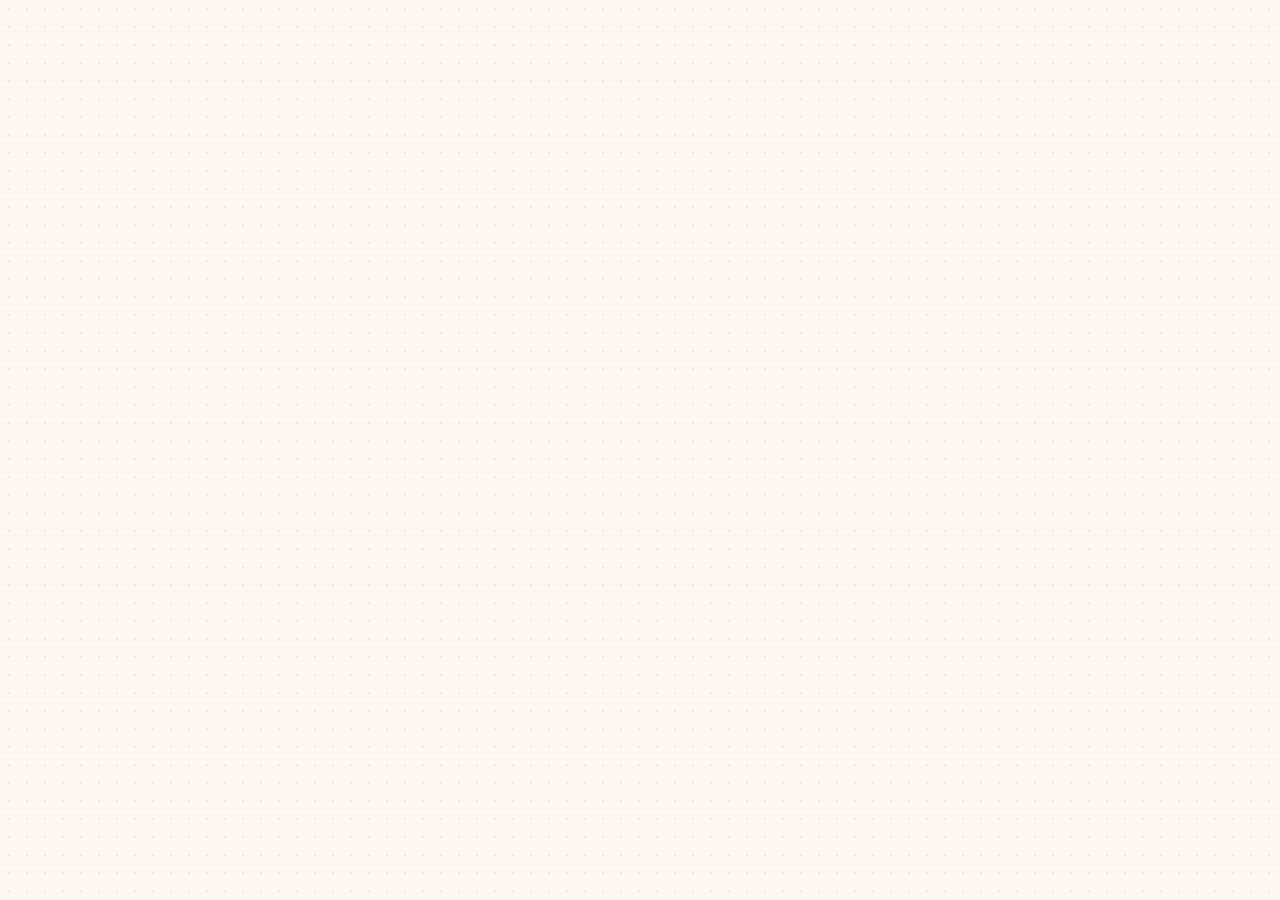
==== commit f2cbd041: "Update portfolio with campus event case studies" ====
--- a/index.html
+++ b/index.html
@@ -8,8 +8,8 @@
       content="杨瑜文的 AI 内容实验室、个人策展档案与创作工作台。"
     />
     <title>杨瑜文 | AI Content Lab Portfolio</title>
-    <script type="module" crossorigin src="/assets/index-DHC_FHDA.js"></script>
-    <link rel="stylesheet" crossorigin href="/assets/index-CB56PQPl.css">
+    <script type="module" crossorigin src="/assets/index-B0bE9Fcv.js"></script>
+    <link rel="stylesheet" crossorigin href="/assets/index-DHWBGEO3.css">
   </head>
   <body>
     <div id="root"></div>
--- a/assets/index-DHWBGEO3.css
+++ b/assets/index-DHWBGEO3.css
@@ -0,0 +1 @@
+*,:before,:after{--tw-border-spacing-x: 0;--tw-border-spacing-y: 0;--tw-translate-x: 0;--tw-translate-y: 0;--tw-rotate: 0;--tw-skew-x: 0;--tw-skew-y: 0;--tw-scale-x: 1;--tw-scale-y: 1;--tw-pan-x: ;--tw-pan-y: ;--tw-pinch-zoom: ;--tw-scroll-snap-strictness: proximity;--tw-gradient-from-position: ;--tw-gradient-via-position: ;--tw-gradient-to-position: ;--tw-ordinal: ;--tw-slashed-zero: ;--tw-numeric-figure: ;--tw-numeric-spacing: ;--tw-numeric-fraction: ;--tw-ring-inset: ;--tw-ring-offset-width: 0px;--tw-ring-offset-color: #fff;--tw-ring-color: rgb(59 130 246 / .5);--tw-ring-offset-shadow: 0 0 #0000;--tw-ring-shadow: 0 0 #0000;--tw-shadow: 0 0 #0000;--tw-shadow-colored: 0 0 #0000;--tw-blur: ;--tw-brightness: ;--tw-contrast: ;--tw-grayscale: ;--tw-hue-rotate: ;--tw-invert: ;--tw-saturate: ;--tw-sepia: ;--tw-drop-shadow: ;--tw-backdrop-blur: ;--tw-backdrop-brightness: ;--tw-backdrop-contrast: ;--tw-backdrop-grayscale: ;--tw-backdrop-hue-rotate: ;--tw-backdrop-invert: ;--tw-backdrop-opacity: ;--tw-backdrop-saturate: ;--tw-backdrop-sepia: ;--tw-contain-size: ;--tw-contain-layout: ;--tw-contain-paint: ;--tw-contain-style: }::backdrop{--tw-border-spacing-x: 0;--tw-border-spacing-y: 0;--tw-translate-x: 0;--tw-translate-y: 0;--tw-rotate: 0;--tw-skew-x: 0;--tw-skew-y: 0;--tw-scale-x: 1;--tw-scale-y: 1;--tw-pan-x: ;--tw-pan-y: ;--tw-pinch-zoom: ;--tw-scroll-snap-strictness: proximity;--tw-gradient-from-position: ;--tw-gradient-via-position: ;--tw-gradient-to-position: ;--tw-ordinal: ;--tw-slashed-zero: ;--tw-numeric-figure: ;--tw-numeric-spacing: ;--tw-numeric-fraction: ;--tw-ring-inset: ;--tw-ring-offset-width: 0px;--tw-ring-offset-color: #fff;--tw-ring-color: rgb(59 130 246 / .5);--tw-ring-offset-shadow: 0 0 #0000;--tw-ring-shadow: 0 0 #0000;--tw-shadow: 0 0 #0000;--tw-shadow-colored: 0 0 #0000;--tw-blur: ;--tw-brightness: ;--tw-contrast: ;--tw-grayscale: ;--tw-hue-rotate: ;--tw-invert: ;--tw-saturate: ;--tw-sepia: ;--tw-drop-shadow: ;--tw-backdrop-blur: ;--tw-backdrop-brightness: ;--tw-backdrop-contrast: ;--tw-backdrop-grayscale: ;--tw-backdrop-hue-rotate: ;--tw-backdrop-invert: ;--tw-backdrop-opacity: ;--tw-backdrop-saturate: ;--tw-backdrop-sepia: ;--tw-contain-size: ;--tw-contain-layout: ;--tw-contain-paint: ;--tw-contain-style: }*,:before,:after{box-sizing:border-box;border-width:0;border-style:solid;border-color:#e5e7eb}:before,:after{--tw-content: ""}html,:host{line-height:1.5;-webkit-text-size-adjust:100%;-moz-tab-size:4;-o-tab-size:4;tab-size:4;font-family:Inter,Helvetica Neue,Arial,PingFang SC,Microsoft YaHei,sans-serif;font-feature-settings:normal;font-variation-settings:normal;-webkit-tap-highlight-color:transparent}body{margin:0;line-height:inherit}hr{height:0;color:inherit;border-top-width:1px}abbr:where([title]){-webkit-text-decoration:underline dotted;text-decoration:underline dotted}h1,h2,h3,h4,h5,h6{font-size:inherit;font-weight:inherit}a{color:inherit;text-decoration:inherit}b,strong{font-weight:bolder}code,kbd,samp,pre{font-family:ui-monospace,SFMono-Regular,Menlo,Monaco,Consolas,Liberation Mono,Courier New,monospace;font-feature-settings:normal;font-variation-settings:normal;font-size:1em}small{font-size:80%}sub,sup{font-size:75%;line-height:0;position:relative;vertical-align:baseline}sub{bottom:-.25em}sup{top:-.5em}table{text-indent:0;border-color:inherit;border-collapse:collapse}button,input,optgroup,select,textarea{font-family:inherit;font-feature-settings:inherit;font-variation-settings:inherit;font-size:100%;font-weight:inherit;line-height:inherit;letter-spacing:inherit;color:inherit;margin:0;padding:0}button,select{text-transform:none}button,input:where([type=button]),input:where([type=reset]),input:where([type=submit]){-webkit-appearance:button;background-color:transparent;background-image:none}:-moz-focusring{outline:auto}:-moz-ui-invalid{box-shadow:none}progress{vertical-align:baseline}::-webkit-inner-spin-button,::-webkit-outer-spin-button{height:auto}[type=search]{-webkit-appearance:textfield;outline-offset:-2px}::-webkit-search-decoration{-webkit-appearance:none}::-webkit-file-upload-button{-webkit-appearance:button;font:inherit}summary{display:list-item}blockquote,dl,dd,h1,h2,h3,h4,h5,h6,hr,figure,p,pre{margin:0}fieldset{margin:0;padding:0}legend{padding:0}ol,ul,menu{list-style:none;margin:0;padding:0}dialog{padding:0}textarea{resize:vertical}input::-moz-placeholder,textarea::-moz-placeholder{opacity:1;color:#9ca3af}input::placeholder,textarea::placeholder{opacity:1;color:#9ca3af}button,[role=button]{cursor:pointer}:disabled{cursor:default}img,svg,video,canvas,audio,iframe,embed,object{display:block;vertical-align:middle}img,video{max-width:100%;height:auto}[hidden]:where(:not([hidden=until-found])){display:none}.fixed{position:fixed}.absolute{position:absolute}.relative{position:relative}.inset-0{inset:0}.inset-5{inset:1.25rem}.inset-x-0{left:0;right:0}.inset-x-4{left:1rem;right:1rem}.inset-x-5{left:1.25rem;right:1.25rem}.-right-3{right:-.75rem}.-top-4{top:-1rem}.bottom-16{bottom:4rem}.bottom-2{bottom:.5rem}.bottom-4{bottom:1rem}.bottom-5{bottom:1.25rem}.bottom-\[13\%\]{bottom:13%}.bottom-\[18\%\]{bottom:18%}.left-0{left:0}.left-1\/2{left:50%}.left-3{left:.75rem}.left-4{left:1rem}.left-5{left:1.25rem}.left-8{left:2rem}.left-\[11\%\]{left:11%}.left-\[17\%\]{left:17%}.right-0{right:0}.right-1{right:.25rem}.right-4{right:1rem}.right-5{right:1.25rem}.right-6{right:1.5rem}.right-\[13\%\]{right:13%}.right-\[8\%\]{right:8%}.top-0{top:0}.top-1\/2{top:50%}.top-12{top:3rem}.top-16{top:4rem}.top-2{top:.5rem}.top-3{top:.75rem}.top-4{top:1rem}.top-6{top:1.5rem}.top-\[25\%\]{top:25%}.top-\[33\%\]{top:33%}.top-\[49\%\]{top:49%}.z-10{z-index:10}.z-20{z-index:20}.z-30{z-index:30}.z-50{z-index:50}.z-\[80\]{z-index:80}.mx-auto{margin-left:auto;margin-right:auto}.my-5{margin-top:1.25rem;margin-bottom:1.25rem}.my-8{margin-top:2rem;margin-bottom:2rem}.mb-10{margin-bottom:2.5rem}.mb-12{margin-bottom:3rem}.mb-2{margin-bottom:.5rem}.mb-3{margin-bottom:.75rem}.mb-4{margin-bottom:1rem}.mb-5{margin-bottom:1.25rem}.mb-8{margin-bottom:2rem}.mr-2{margin-right:.5rem}.mr-3{margin-right:.75rem}.mt-1{margin-top:.25rem}.mt-10{margin-top:2.5rem}.mt-12{margin-top:3rem}.mt-2{margin-top:.5rem}.mt-24{margin-top:6rem}.mt-3{margin-top:.75rem}.mt-4{margin-top:1rem}.mt-5{margin-top:1.25rem}.mt-6{margin-top:1.5rem}.mt-7{margin-top:1.75rem}.mt-8{margin-top:2rem}.line-clamp-2{overflow:hidden;display:-webkit-box;-webkit-box-orient:vertical;-webkit-line-clamp:2}.line-clamp-3{overflow:hidden;display:-webkit-box;-webkit-box-orient:vertical;-webkit-line-clamp:3}.block{display:block}.flex{display:flex}.inline-flex{display:inline-flex}.grid{display:grid}.hidden{display:none}.aspect-\[16\/10\]{aspect-ratio:16/10}.aspect-\[16\/8\]{aspect-ratio:16/8}.aspect-\[16\/9\]{aspect-ratio:16/9}.aspect-\[4\/3\]{aspect-ratio:4/3}.aspect-\[5\/4\]{aspect-ratio:5/4}.h-10{height:2.5rem}.h-12{height:3rem}.h-14{height:3.5rem}.h-24{height:6rem}.h-3{height:.75rem}.h-32{height:8rem}.h-44{height:11rem}.h-6{height:1.5rem}.h-8{height:2rem}.h-\[470px\]{height:470px}.h-full{height:100%}.h-px{height:1px}.min-h-44{min-height:11rem}.min-h-48{min-height:12rem}.min-h-\[240px\]{min-height:240px}.min-h-\[250px\]{min-height:250px}.min-h-\[320px\]{min-height:320px}.min-h-\[500px\]{min-height:500px}.min-h-screen{min-height:100vh}.w-10{width:2.5rem}.w-12{width:3rem}.w-14{width:3.5rem}.w-24{width:6rem}.w-3{width:.75rem}.w-44{width:11rem}.w-6{width:1.5rem}.w-\[55\%\]{width:55%}.w-\[78\%\]{width:78%}.w-auto{width:auto}.w-full{width:100%}.w-max{width:-moz-max-content;width:max-content}.min-w-0{min-width:0px}.max-w-2xl{max-width:42rem}.max-w-3xl{max-width:48rem}.max-w-4xl{max-width:56rem}.max-w-5xl{max-width:64rem}.max-w-7xl{max-width:80rem}.max-w-md{max-width:28rem}.max-w-sm{max-width:24rem}.-translate-x-1\/2{--tw-translate-x: -50%;transform:translate(var(--tw-translate-x),var(--tw-translate-y)) rotate(var(--tw-rotate)) skew(var(--tw-skew-x)) skewY(var(--tw-skew-y)) scaleX(var(--tw-scale-x)) scaleY(var(--tw-scale-y))}.-translate-y-1\/2{--tw-translate-y: -50%;transform:translate(var(--tw-translate-x),var(--tw-translate-y)) rotate(var(--tw-rotate)) skew(var(--tw-skew-x)) skewY(var(--tw-skew-y)) scaleX(var(--tw-scale-x)) scaleY(var(--tw-scale-y))}.rotate-2{--tw-rotate: 2deg;transform:translate(var(--tw-translate-x),var(--tw-translate-y)) rotate(var(--tw-rotate)) skew(var(--tw-skew-x)) skewY(var(--tw-skew-y)) scaleX(var(--tw-scale-x)) scaleY(var(--tw-scale-y))}.rotate-6{--tw-rotate: 6deg;transform:translate(var(--tw-translate-x),var(--tw-translate-y)) rotate(var(--tw-rotate)) skew(var(--tw-skew-x)) skewY(var(--tw-skew-y)) scaleX(var(--tw-scale-x)) scaleY(var(--tw-scale-y))}.rotate-\[-1deg\]{--tw-rotate: -1deg;transform:translate(var(--tw-translate-x),var(--tw-translate-y)) rotate(var(--tw-rotate)) skew(var(--tw-skew-x)) skewY(var(--tw-skew-y)) scaleX(var(--tw-scale-x)) scaleY(var(--tw-scale-y))}.rotate-\[-2deg\]{--tw-rotate: -2deg;transform:translate(var(--tw-translate-x),var(--tw-translate-y)) rotate(var(--tw-rotate)) skew(var(--tw-skew-x)) skewY(var(--tw-skew-y)) scaleX(var(--tw-scale-x)) scaleY(var(--tw-scale-y))}.rotate-\[-4deg\]{--tw-rotate: -4deg;transform:translate(var(--tw-translate-x),var(--tw-translate-y)) rotate(var(--tw-rotate)) skew(var(--tw-skew-x)) skewY(var(--tw-skew-y)) scaleX(var(--tw-scale-x)) scaleY(var(--tw-scale-y))}.rotate-\[-6deg\]{--tw-rotate: -6deg;transform:translate(var(--tw-translate-x),var(--tw-translate-y)) rotate(var(--tw-rotate)) skew(var(--tw-skew-x)) skewY(var(--tw-skew-y)) scaleX(var(--tw-scale-x)) scaleY(var(--tw-scale-y))}.transform{transform:translate(var(--tw-translate-x),var(--tw-translate-y)) rotate(var(--tw-rotate)) skew(var(--tw-skew-x)) skewY(var(--tw-skew-y)) scaleX(var(--tw-scale-x)) scaleY(var(--tw-scale-y))}@keyframes enter{0%{opacity:0;transform:translateY(16px)}to{opacity:1;transform:translateY(0)}}.animate-enter{animation:enter .7s ease both}@keyframes floaty{0%,to{transform:translateY(0) rotate(var(--rotate, 0deg))}50%{transform:translateY(-8px) rotate(var(--rotate, 0deg))}}.animate-floaty{animation:floaty 5s ease-in-out infinite}.grid-cols-2{grid-template-columns:repeat(2,minmax(0,1fr))}.flex-col{flex-direction:column}.flex-wrap{flex-wrap:wrap}.place-items-center{place-items:center}.items-start{align-items:flex-start}.items-end{align-items:flex-end}.items-center{align-items:center}.justify-end{justify-content:flex-end}.justify-center{justify-content:center}.justify-between{justify-content:space-between}.gap-1{gap:.25rem}.gap-1\.5{gap:.375rem}.gap-10{gap:2.5rem}.gap-12{gap:3rem}.gap-2{gap:.5rem}.gap-3{gap:.75rem}.gap-4{gap:1rem}.gap-5{gap:1.25rem}.gap-6{gap:1.5rem}.gap-7{gap:1.75rem}.gap-8{gap:2rem}.self-start{align-self:flex-start}.overflow-hidden{overflow:hidden}.overflow-x-auto{overflow-x:auto}.overflow-y-auto{overflow-y:auto}.rounded-full{border-radius:9999px}.rounded-xl{border-radius:.75rem}.border{border-width:1px}.border-2{border-width:2px}.border-x{border-left-width:1px;border-right-width:1px}.border-x-2{border-left-width:2px;border-right-width:2px}.border-y-2{border-top-width:2px;border-bottom-width:2px}.border-b{border-bottom-width:1px}.border-b-2{border-bottom-width:2px}.border-l-2{border-left-width:2px}.border-l-4{border-left-width:4px}.border-t{border-top-width:1px}.border-t-2{border-top-width:2px}.border-dashed{border-style:dashed}.border-current{border-color:currentColor}.border-hotpink{--tw-border-opacity: 1;border-color:rgb(255 95 174 / var(--tw-border-opacity, 1))}.border-ink{--tw-border-opacity: 1;border-color:rgb(17 17 17 / var(--tw-border-opacity, 1))}.border-ink\/20{border-color:#1113}.border-ink\/30{border-color:#1111114d}.border-ink\/55{border-color:#1111118c}.border-paper{--tw-border-opacity: 1;border-color:rgb(255 247 242 / var(--tw-border-opacity, 1))}.border-paper\/15{border-color:#fff7f226}.border-paper\/20{border-color:#fff7f233}.border-paper\/70{border-color:#fff7f2b3}.border-transparent{border-color:transparent}.bg-clay{--tw-bg-opacity: 1;background-color:rgb(230 50 35 / var(--tw-bg-opacity, 1))}.bg-cream{--tw-bg-opacity: 1;background-color:rgb(255 240 216 / var(--tw-bg-opacity, 1))}.bg-cream\/55{background-color:#fff0d88c}.bg-hotpink{--tw-bg-opacity: 1;background-color:rgb(255 95 174 / var(--tw-bg-opacity, 1))}.bg-ink{--tw-bg-opacity: 1;background-color:rgb(17 17 17 / var(--tw-bg-opacity, 1))}.bg-lake{--tw-bg-opacity: 1;background-color:rgb(138 167 199 / var(--tw-bg-opacity, 1))}.bg-paper{--tw-bg-opacity: 1;background-color:rgb(255 247 242 / var(--tw-bg-opacity, 1))}.bg-paper\/35{background-color:#fff7f259}.bg-paper\/70{background-color:#fff7f2b3}.bg-softpink{--tw-bg-opacity: 1;background-color:rgb(246 182 210 / var(--tw-bg-opacity, 1))}.bg-softpink\/70{background-color:#f6b6d2b3}.bg-softpink\/75{background-color:#f6b6d2bf}.object-contain{-o-object-fit:contain;object-fit:contain}.object-cover{-o-object-fit:cover;object-fit:cover}.p-2{padding:.5rem}.p-3{padding:.75rem}.p-4{padding:1rem}.p-5{padding:1.25rem}.p-6{padding:1.5rem}.p-7{padding:1.75rem}.px-2{padding-left:.5rem;padding-right:.5rem}.px-3{padding-left:.75rem;padding-right:.75rem}.px-4{padding-left:1rem;padding-right:1rem}.px-5{padding-left:1.25rem;padding-right:1.25rem}.py-1{padding-top:.25rem;padding-bottom:.25rem}.py-1\.5{padding-top:.375rem;padding-bottom:.375rem}.py-10{padding-top:2.5rem;padding-bottom:2.5rem}.py-12{padding-top:3rem;padding-bottom:3rem}.py-2{padding-top:.5rem;padding-bottom:.5rem}.py-20{padding-top:5rem;padding-bottom:5rem}.py-3{padding-top:.75rem;padding-bottom:.75rem}.py-4{padding-top:1rem;padding-bottom:1rem}.py-5{padding-top:1.25rem;padding-bottom:1.25rem}.py-8{padding-top:2rem;padding-bottom:2rem}.pb-1{padding-bottom:.25rem}.pb-12{padding-bottom:3rem}.pb-14{padding-bottom:3.5rem}.pb-20{padding-bottom:5rem}.pb-3{padding-bottom:.75rem}.pl-3{padding-left:.75rem}.pl-5{padding-left:1.25rem}.pt-2{padding-top:.5rem}.pt-28{padding-top:7rem}.pt-3{padding-top:.75rem}.pt-32{padding-top:8rem}.pt-5{padding-top:1.25rem}.pt-6{padding-top:1.5rem}.pt-8{padding-top:2rem}.text-left{text-align:left}.text-center{text-align:center}.text-right{text-align:right}.font-mono{font-family:ui-monospace,SFMono-Regular,Menlo,Monaco,Consolas,Liberation Mono,Courier New,monospace}.text-2xl{font-size:1.5rem;line-height:2rem}.text-3xl{font-size:1.875rem;line-height:2.25rem}.text-4xl{font-size:2.25rem;line-height:2.5rem}.text-5xl{font-size:3rem;line-height:1}.text-6xl{font-size:3.75rem;line-height:1}.text-\[10px\]{font-size:10px}.text-\[11px\]{font-size:11px}.text-\[16vw\]{font-size:16vw}.text-\[9px\]{font-size:9px}.text-base{font-size:1rem;line-height:1.5rem}.text-lg{font-size:1.125rem;line-height:1.75rem}.text-sm{font-size:.875rem;line-height:1.25rem}.text-xl{font-size:1.25rem;line-height:1.75rem}.text-xs{font-size:.75rem;line-height:1rem}.font-black{font-weight:900}.font-bold{font-weight:700}.font-medium{font-weight:500}.font-semibold{font-weight:600}.uppercase{text-transform:uppercase}.leading-5{line-height:1.25rem}.leading-6{line-height:1.5rem}.leading-7{line-height:1.75rem}.leading-8{line-height:2rem}.leading-\[0\.83\]{line-height:.83}.leading-\[0\.92\]{line-height:.92}.leading-\[0\.95\]{line-height:.95}.leading-\[0\.96\]{line-height:.96}.leading-\[0\.98\]{line-height:.98}.leading-\[0\.9\]{line-height:.9}.leading-none{line-height:1}.leading-tight{line-height:1.25}.tracking-\[-0\.02em\]{letter-spacing:-.02em}.tracking-\[-0\.03em\]{letter-spacing:-.03em}.tracking-\[-0\.04em\]{letter-spacing:-.04em}.tracking-\[-0\.05em\]{letter-spacing:-.05em}.tracking-\[-0\.06em\]{letter-spacing:-.06em}.tracking-\[0\.06em\]{letter-spacing:.06em}.tracking-\[0\.08em\]{letter-spacing:.08em}.tracking-\[0\.12em\]{letter-spacing:.12em}.tracking-\[0\.14em\]{letter-spacing:.14em}.tracking-\[0\.16em\]{letter-spacing:.16em}.tracking-\[0\.18em\]{letter-spacing:.18em}.tracking-\[0\.1em\]{letter-spacing:.1em}.tracking-\[0\.22em\]{letter-spacing:.22em}.text-bubblegum{--tw-text-opacity: 1;color:rgb(255 166 214 / var(--tw-text-opacity, 1))}.text-clay{--tw-text-opacity: 1;color:rgb(230 50 35 / var(--tw-text-opacity, 1))}.text-graphite{--tw-text-opacity: 1;color:rgb(42 42 42 / var(--tw-text-opacity, 1))}.text-graphite\/65{color:#2a2a2aa6}.text-graphite\/70{color:#2a2a2ab3}.text-hotpink{--tw-text-opacity: 1;color:rgb(255 95 174 / var(--tw-text-opacity, 1))}.text-ink{--tw-text-opacity: 1;color:rgb(17 17 17 / var(--tw-text-opacity, 1))}.text-paper{--tw-text-opacity: 1;color:rgb(255 247 242 / var(--tw-text-opacity, 1))}.text-paper\/45{color:#fff7f273}.text-paper\/55{color:#fff7f28c}.text-paper\/80{color:#fff7f2cc}.opacity-60{opacity:.6}.mix-blend-multiply{mix-blend-mode:multiply}.shadow-\[0_2px_0_rgba\(17\,17\,17\,0\.06\)\]{--tw-shadow: 0 2px 0 rgba(17,17,17,.06);--tw-shadow-colored: 0 2px 0 var(--tw-shadow-color);box-shadow:var(--tw-ring-offset-shadow, 0 0 #0000),var(--tw-ring-shadow, 0 0 #0000),var(--tw-shadow)}.shadow-\[2px_2px_0_\#111\]{--tw-shadow: 2px 2px 0 #111;--tw-shadow-colored: 2px 2px 0 var(--tw-shadow-color);box-shadow:var(--tw-ring-offset-shadow, 0 0 #0000),var(--tw-ring-shadow, 0 0 #0000),var(--tw-shadow)}.shadow-\[3px_3px_0_\#111\]{--tw-shadow: 3px 3px 0 #111;--tw-shadow-colored: 3px 3px 0 var(--tw-shadow-color);box-shadow:var(--tw-ring-offset-shadow, 0 0 #0000),var(--tw-ring-shadow, 0 0 #0000),var(--tw-shadow)}.shadow-\[3px_3px_0_\#FF5FAE\]{--tw-shadow: 3px 3px 0 #FF5FAE;--tw-shadow-colored: 3px 3px 0 var(--tw-shadow-color);box-shadow:var(--tw-ring-offset-shadow, 0 0 #0000),var(--tw-ring-shadow, 0 0 #0000),var(--tw-shadow)}.shadow-\[4px_4px_0_\#111\]{--tw-shadow: 4px 4px 0 #111;--tw-shadow-colored: 4px 4px 0 var(--tw-shadow-color);box-shadow:var(--tw-ring-offset-shadow, 0 0 #0000),var(--tw-ring-shadow, 0 0 #0000),var(--tw-shadow)}.shadow-\[4px_4px_0_\#FF5FAE\]{--tw-shadow: 4px 4px 0 #FF5FAE;--tw-shadow-colored: 4px 4px 0 var(--tw-shadow-color);box-shadow:var(--tw-ring-offset-shadow, 0 0 #0000),var(--tw-ring-shadow, 0 0 #0000),var(--tw-shadow)}.shadow-\[4px_4px_0_\#FFF7F2\]{--tw-shadow: 4px 4px 0 #FFF7F2;--tw-shadow-colored: 4px 4px 0 var(--tw-shadow-color);box-shadow:var(--tw-ring-offset-shadow, 0 0 #0000),var(--tw-ring-shadow, 0 0 #0000),var(--tw-shadow)}.shadow-\[5px_5px_0_\#111\]{--tw-shadow: 5px 5px 0 #111;--tw-shadow-colored: 5px 5px 0 var(--tw-shadow-color);box-shadow:var(--tw-ring-offset-shadow, 0 0 #0000),var(--tw-ring-shadow, 0 0 #0000),var(--tw-shadow)}.shadow-\[5px_5px_0_\#FF5FAE\]{--tw-shadow: 5px 5px 0 #FF5FAE;--tw-shadow-colored: 5px 5px 0 var(--tw-shadow-color);box-shadow:var(--tw-ring-offset-shadow, 0 0 #0000),var(--tw-ring-shadow, 0 0 #0000),var(--tw-shadow)}.shadow-\[6px_6px_0_\#111\]{--tw-shadow: 6px 6px 0 #111;--tw-shadow-colored: 6px 6px 0 var(--tw-shadow-color);box-shadow:var(--tw-ring-offset-shadow, 0 0 #0000),var(--tw-ring-shadow, 0 0 #0000),var(--tw-shadow)}.shadow-archive{--tw-shadow: 8px 8px 0 rgba(17, 17, 17, .92);--tw-shadow-colored: 8px 8px 0 var(--tw-shadow-color);box-shadow:var(--tw-ring-offset-shadow, 0 0 #0000),var(--tw-ring-shadow, 0 0 #0000),var(--tw-shadow)}.shadow-hover{--tw-shadow: 12px 12px 0 rgba(255, 95, 174, .95);--tw-shadow-colored: 12px 12px 0 var(--tw-shadow-color);box-shadow:var(--tw-ring-offset-shadow, 0 0 #0000),var(--tw-ring-shadow, 0 0 #0000),var(--tw-shadow)}.filter{filter:var(--tw-blur) var(--tw-brightness) var(--tw-contrast) var(--tw-grayscale) var(--tw-hue-rotate) var(--tw-invert) var(--tw-saturate) var(--tw-sepia) var(--tw-drop-shadow)}.backdrop-blur-sm{--tw-backdrop-blur: blur(4px);-webkit-backdrop-filter:var(--tw-backdrop-blur) var(--tw-backdrop-brightness) var(--tw-backdrop-contrast) var(--tw-backdrop-grayscale) var(--tw-backdrop-hue-rotate) var(--tw-backdrop-invert) var(--tw-backdrop-opacity) var(--tw-backdrop-saturate) var(--tw-backdrop-sepia);backdrop-filter:var(--tw-backdrop-blur) var(--tw-backdrop-brightness) var(--tw-backdrop-contrast) var(--tw-backdrop-grayscale) var(--tw-backdrop-hue-rotate) var(--tw-backdrop-invert) var(--tw-backdrop-opacity) var(--tw-backdrop-saturate) var(--tw-backdrop-sepia)}.transition{transition-property:color,background-color,border-color,text-decoration-color,fill,stroke,opacity,box-shadow,transform,filter,backdrop-filter;transition-timing-function:cubic-bezier(.4,0,.2,1);transition-duration:.15s}.duration-300{transition-duration:.3s}:root{color:#111;background:#fff7f2;font-synthesis:none;text-rendering:optimizeLegibility;-webkit-font-smoothing:antialiased;-moz-osx-font-smoothing:grayscale}html{scroll-behavior:smooth}body{margin:0;min-width:320px;background:radial-gradient(circle at 10% 12%,rgba(255,95,174,.24),transparent 18rem),radial-gradient(circle at 90% 8%,rgba(246,182,210,.42),transparent 20rem),linear-gradient(rgba(17,17,17,.035) 1px,transparent 1px),linear-gradient(90deg,rgba(17,17,17,.035) 1px,transparent 1px),#fff7f2;background-size:auto,auto,28px 28px,28px 28px,auto}.intro-lock{overflow:hidden}.portfolio-shell{opacity:0;transform:translateY(18px) scale(.992);pointer-events:none;transition:opacity .52s ease,transform .7s cubic-bezier(.16,1,.3,1)}.portfolio-shell--visible{opacity:1;transform:none;pointer-events:auto}.brainstorm-gate{position:fixed;z-index:100;inset:0;display:flex;min-height:100dvh;overflow:hidden;flex-direction:column;justify-content:space-between;background:linear-gradient(rgba(17,17,17,.045) 1px,transparent 1px),linear-gradient(90deg,rgba(17,17,17,.045) 1px,transparent 1px),#fff7f2;background-size:30px 30px,30px 30px,auto;color:#111}.brainstorm-gate:before,.brainstorm-gate:after{content:"";position:absolute;z-index:-1;border:2px solid #111111;background:#ff5fae;box-shadow:6px 6px #111}.brainstorm-gate:before{top:9%;right:-1.8rem;width:clamp(6rem,13vw,10rem);height:clamp(6rem,13vw,10rem);transform:rotate(15deg)}.brainstorm-gate:after{bottom:-2.4rem;left:8%;width:clamp(5rem,10vw,8rem);height:clamp(5rem,10vw,8rem);border-radius:50%;background:#fff0d8;transform:rotate(-11deg)}.brainstorm-gate--leaving{pointer-events:none;animation:brainstorm-gate-leave .76s cubic-bezier(.7,0,.84,0) forwards}.brainstorm-gate__texture{position:absolute;inset:0;pointer-events:none;opacity:.36;background:radial-gradient(circle,rgba(17,17,17,.3) 1px,transparent 1.4px) 0 0 / 16px 16px,repeating-linear-gradient(0deg,transparent 0 6px,rgba(17,17,17,.03) 7px 8px);-webkit-mask-image:linear-gradient(to bottom,black,transparent 88%);mask-image:linear-gradient(to bottom,black,transparent 88%)}.brainstorm-gate__corner{position:absolute;width:11rem;height:3.1rem;border:2px solid #111111;background:#f6b6d2;box-shadow:5px 5px #111}.brainstorm-gate__corner--top{top:2.25rem;left:-1.8rem;transform:rotate(-8deg)}.brainstorm-gate__corner--bottom{right:4%;bottom:1.6rem;background:#111;transform:rotate(6deg)}.brainstorm-gate__header,.brainstorm-gate__footer{position:relative;z-index:2;display:flex;align-items:center;justify-content:space-between;padding:1.35rem clamp(1.25rem,4vw,3.25rem);font-size:10px;font-weight:900;letter-spacing:.16em;text-transform:uppercase}.brainstorm-gate__header{border-bottom:2px solid #111111}.brainstorm-gate__footer{gap:1rem;border-top:2px solid #111111}.brainstorm-gate__footer span:last-child{text-align:right}.brainstorm-gate__eyebrow{display:inline-flex;align-items:center;min-height:2rem;border:2px solid #111111;padding:.45rem .65rem;background:#fff0d8;box-shadow:3px 3px #111}.brainstorm-gate__status{display:inline-flex;align-items:center;gap:.55rem}.brainstorm-gate__status i{display:block;width:8px;height:8px;border-radius:50%;background:#ff5fae;box-shadow:0 0 0 2px #ff5fae38,0 0 12px #ff5fae;animation:pulse-led 1.7s ease-in-out infinite}.brainstorm-gate__copy{position:absolute;z-index:1;top:clamp(5.8rem,12vh,8.3rem);left:clamp(1.25rem,7vw,7rem);pointer-events:none}.brainstorm-gate__copy p{margin:0 0 .55rem;color:#e63223;font-size:10px;font-weight:900;letter-spacing:.16em;text-transform:uppercase}.brainstorm-gate__copy h1{margin:0;font-size:clamp(2.2rem,5.2vw,5.2rem);font-weight:950;line-height:.82;letter-spacing:0;text-transform:uppercase}.brainstorm-gate__copy em{color:#ff5fae;font-family:Georgia,serif;font-weight:700;text-transform:lowercase}.brainstorm-map{position:relative;z-index:1;width:min(100% - 2.5rem,68rem);min-height:min(65vh,39rem);margin:auto}.brainstorm-map:before,.brainstorm-map:after{content:"";position:absolute;top:50%;left:50%;border:1px dashed rgba(17,17,17,.38);border-radius:50%;transform:translate(-50%,-50%)}.brainstorm-map:before{width:min(63vw,36rem);aspect-ratio:1}.brainstorm-map:after{width:min(45vw,25rem);aspect-ratio:1;border-color:#ff5fae}.brainstorm-line{position:absolute;top:50%;left:50%;z-index:-1;width:min(32vw,18rem);height:2px;transform-origin:left center;background:repeating-linear-gradient(90deg,#111111 0 8px,transparent 8px 13px);opacity:.75}.brainstorm-line--one{transform:rotate(-150deg)}.brainstorm-line--two{transform:rotate(-28deg)}.brainstorm-line--three{transform:rotate(27deg)}.brainstorm-line--four{transform:rotate(151deg)}.brainstorm-line--five{transform:rotate(103deg)}.brainstorm-line--six{transform:rotate(72deg)}.brainstorm-node{position:absolute;display:grid;min-width:7.5rem;gap:.2rem;border:2px solid #111111;padding:.55rem .65rem .5rem;background:#fff7f2;box-shadow:4px 4px #111;color:#111;font-size:10px;font-weight:950;letter-spacing:.1em;line-height:1.2;text-transform:uppercase;animation:brainstorm-float 5.5s ease-in-out infinite}.brainstorm-node svg{margin-bottom:.15rem}.brainstorm-node small{font-size:9px;font-weight:700;letter-spacing:.04em;text-transform:none}.brainstorm-node--geo{top:16%;left:7%;background:#f6b6d2;transform:rotate(-7deg)}.brainstorm-node--ai{top:20%;right:8%;background:#111;color:#fff7f2;transform:rotate(6deg);animation-delay:-2.6s}.brainstorm-node--story{top:57%;right:1%;background:#fff0d8;transform:rotate(-5deg);animation-delay:-1.3s}.brainstorm-node--ops{bottom:8%;left:18%;background:#8aa7c7;transform:rotate(5deg);animation-delay:-3.7s}.brainstorm-node--visual{top:61%;left:1%;background:#fff0d8;transform:rotate(8deg);animation-delay:-4.2s}.brainstorm-node--product{right:19%;bottom:7%;background:#ff5fae;transform:rotate(-8deg);animation-delay:-.7s}.brainstorm-spark{position:absolute;color:#e63223;animation:brainstorm-spark 3.2s ease-in-out infinite}.brainstorm-spark--one{top:12%;left:37%}.brainstorm-spark--two{right:35%;bottom:12%;color:#111;animation-delay:-1.4s}.brainstorm-center{position:absolute;top:50%;left:50%;z-index:3;display:grid;width:clamp(12.5rem,24vw,18.5rem);aspect-ratio:1;place-content:center;gap:.42rem;overflow:visible;border:3px solid #111111;border-radius:50%;padding:1rem;background:#ff5fae;box-shadow:10px 10px #111;color:#111;cursor:pointer;isolation:isolate;transform:translate(-50%,-50%) rotate(-5deg);transition:transform .28s ease,box-shadow .28s ease,background .28s ease}.brainstorm-center:hover,.brainstorm-center:focus-visible{background:#fff0d8;box-shadow:15px 15px #111;outline:none;transform:translate(-50%,-50%) rotate(0) scale(1.045)}.brainstorm-center:focus-visible{outline:3px solid #e63223;outline-offset:5px}.brainstorm-center__ring{position:absolute;z-index:-1;border:2px dashed #111111;border-radius:50%;pointer-events:none}.brainstorm-center__ring--outer{inset:-1.2rem;animation:orbit-drift 13s linear infinite}.brainstorm-center__ring--inner{inset:.85rem;border-color:#1111118c;animation:orbit-drift 8s linear reverse infinite}.brainstorm-center__label,.brainstorm-center__name,.brainstorm-center__enter{display:inline-flex;align-items:center;justify-content:center;gap:.35rem;font-size:9px;font-weight:950;letter-spacing:.15em;text-transform:uppercase}.brainstorm-center strong{font-size:clamp(2.35rem,5.8vw,4.8rem);font-weight:950;letter-spacing:0;line-height:.9}.brainstorm-center__name{letter-spacing:.19em}.brainstorm-center__enter{width:-moz-max-content;width:max-content;margin:.45rem auto 0;border:2px solid #111111;padding:.35rem .5rem;background:#111;color:#fff7f2;box-shadow:2px 2px #fff7f2}@keyframes brainstorm-float{0%,to{margin-top:0}50%{margin-top:-7px}}@keyframes brainstorm-spark{0%,to{opacity:.42;transform:rotate(-10deg) scale(.8)}50%{opacity:1;transform:rotate(12deg) scale(1.05)}}@keyframes brainstorm-gate-leave{0%{opacity:1;transform:scale(1);clip-path:inset(0 0 0 0)}to{opacity:0;transform:scale(1.06);clip-path:inset(0 0 100% 0)}}body:before{pointer-events:none;content:"";position:fixed;inset:0;z-index:-1;background:repeating-linear-gradient(0deg,rgba(17,17,17,.018) 0 1px,transparent 1px 7px),radial-gradient(circle,rgba(17,17,17,.09) 1px,transparent 1.4px);background-size:auto,18px 18px;opacity:.8;mix-blend-mode:multiply}a{text-decoration:none}button{font:inherit}::-moz-selection{background:#ff5fae61}::selection{background:#ff5fae61}.magazine-title{text-shadow:4px 4px 0 #fff7f2,7px 7px 0 #111111}.hero-collage:before,.hero-collage:after{content:"";position:absolute;pointer-events:none;border:2px solid #111111;background:#f6b6d2;box-shadow:6px 6px #111}.hero-collage:before{right:7%;top:7rem;width:9rem;height:2.7rem;transform:rotate(-9deg)}.hero-collage:after{left:5%;bottom:5rem;width:7rem;height:7rem;transform:rotate(12deg);border-radius:999px;background:#ff5fae}.torn-label{clip-path:polygon(0 10%,6% 0,17% 8%,28% 0,41% 10%,54% 0,66% 8%,80% 0,93% 9%,100% 0,98% 90%,88% 100%,76% 91%,63% 100%,48% 92%,34% 100%,20% 91%,8% 100%,0 88%)}.film-grain{background:radial-gradient(circle at 20% 30%,rgba(255,255,255,.35),transparent 16%),linear-gradient(120deg,rgba(255,255,255,.25),transparent 45%),repeating-linear-gradient(90deg,rgba(17,17,17,.18) 0 2px,transparent 2px 7px)}.polaroid-card{transform:rotate(var(--rotate, -2deg))}.code-window{background-image:linear-gradient(rgba(255,255,255,.06) 1px,transparent 1px),linear-gradient(90deg,rgba(255,255,255,.05) 1px,transparent 1px);background-size:20px 20px}.code-scan{background:linear-gradient(90deg,transparent,#ff5fae 20%,#fff7f2 50%,#ff5fae 80%,transparent);box-shadow:0 0 16px #ff5faed9;animation:scan-x 3.8s linear infinite}.status-led{display:inline-block;width:7px;height:7px;flex:0 0 auto;border-radius:50%;background:#ff5fae;box-shadow:0 0 0 2px #ff5fae33,0 0 9px #ff5fae;animation:pulse-led 1.7s ease-in-out infinite}.ai-console-board{overflow:hidden;box-shadow:12px 12px #111111eb;background:linear-gradient(115deg,rgba(255,95,174,.11),transparent 46%),linear-gradient(rgba(17,17,17,.055) 1px,transparent 1px),linear-gradient(90deg,rgba(17,17,17,.055) 1px,transparent 1px),#fff7f2;background-size:auto,26px 26px,26px 26px,auto}.ai-console-board:before{content:"";position:absolute;inset:3.75rem 1.25rem;opacity:.7;background:linear-gradient(30deg,transparent 49.7%,rgba(17,17,17,.4) 50%,transparent 50.3%) 50% 39% / 100% 1px no-repeat,linear-gradient(-30deg,transparent 49.7%,rgba(255,95,174,.9) 50%,transparent 50.3%) 50% 61% / 100% 1px no-repeat,linear-gradient(90deg,transparent 49.7%,rgba(17,17,17,.35) 50%,transparent 50.3%) 50% / 1px 100% no-repeat}.ai-board-grid{background:radial-gradient(circle,#111 1px,transparent 1.5px) 0 0 / 18px 18px;-webkit-mask-image:linear-gradient(to bottom,transparent,black 14%,black 84%,transparent);mask-image:linear-gradient(to bottom,transparent,black 14%,black 84%,transparent);opacity:.18}.ai-orbit{animation:orbit-drift 9s linear infinite}.ai-orbit-inner{animation-direction:reverse;animation-duration:5.8s}.ai-node{position:absolute;z-index:1;min-width:3.8rem;border:2px solid #111111;background:#fff7f2;padding:.35rem .45rem;color:#111;font-size:9px;font-weight:900;line-height:1.35;letter-spacing:.12em;text-align:center;box-shadow:3px 3px #111}.ai-node:nth-of-type(2n){background:#f6b6d2}.module-runtime{border-bottom:2px solid currentColor;color:#111}.module-tech .module-runtime{color:#fff7f2}@keyframes scan-x{0%{transform:translate(-100%)}to{transform:translate(100%)}}@keyframes pulse-led{0%,to{opacity:.45;transform:scale(.82)}50%{opacity:1;transform:scale(1)}}@keyframes orbit-drift{0%{transform:translate(-50%,-50%) rotate(0)}to{transform:translate(-50%,-50%) rotate(360deg)}}.scribble{border-top:5px solid #111111;border-radius:50%;transform:rotate(-8deg)}.scribble:before,.scribble:after{content:"";position:absolute;left:8px;right:8px;height:28px;border-top:4px solid #ff5fae;border-radius:50%}.scribble:before{top:12px}.scribble:after{top:28px;border-color:#111}.module-card:before{content:"";position:absolute;inset:0;opacity:.95;transition:transform .3s ease,opacity .3s ease}.module-card:hover:before{transform:scale(1.02);opacity:1}.module-card:after{content:"";position:absolute;left:2rem;top:-.8rem;width:6.2rem;height:2rem;border-left:2px solid #111111;border-right:2px solid #111111;background:#ffa6d6bf;transform:rotate(-4deg)}.module-tech:before{background:linear-gradient(90deg,rgba(255,95,174,.34) 1px,transparent 1px),linear-gradient(rgba(255,95,174,.34) 1px,transparent 1px),#111;background-size:28px 28px}.module-tech h3,.module-tech p{color:#fff7f2}.module-media:before{background:repeating-linear-gradient(90deg,#111111 0 12px,transparent 12px 30px) top / 100% 16px no-repeat,repeating-linear-gradient(90deg,#111111 0 12px,transparent 12px 30px) bottom / 100% 16px no-repeat,linear-gradient(135deg,#fff0d8,#f6b6d2 58%,#fff7f2)}.module-ops:before{background:linear-gradient(90deg,rgba(17,17,17,.08) 1px,transparent 1px),linear-gradient(#fff0d8 0 0);background-size:42px 100%,auto}.module-archive:before{background:linear-gradient(135deg,rgba(255,95,174,.35),transparent 42%),repeating-linear-gradient(0deg,rgba(17,17,17,.08) 0 2px,transparent 2px 14px),#f8f1ec}.archive-project-card:nth-child(3n+2){background:#fff0d8}.archive-project-card:nth-child(3n){background:#f6b6d2}.film-card{background-image:repeating-linear-gradient(90deg,transparent 0 18px,rgba(17,17,17,.15) 18px 24px),linear-gradient(#fff0d8 0 0)}.visual-wall button:nth-child(3n+1){background:#fff0d8}.visual-wall button:nth-child(3n+2){background:#f6b6d2}.case-poster{background:radial-gradient(circle at 85% 15%,#fff0d8 0 6rem,transparent 6.2rem),linear-gradient(135deg,#f6b6d2,#ff5fae 48%,#fff7f2 48%)}@media(max-width:768px){.magazine-title{text-shadow:2px 2px 0 #fff7f2,4px 4px 0 #111111}}@media(max-width:640px){.brainstorm-gate:before{top:10rem;right:-2.6rem}.brainstorm-gate__header,.brainstorm-gate__footer{padding:1rem;font-size:8px;letter-spacing:.12em}.brainstorm-gate__eyebrow{min-height:auto;padding:.4rem .5rem}.brainstorm-gate__copy{top:5.7rem;left:1.35rem}.brainstorm-gate__copy p{margin-bottom:.35rem;font-size:8px}.brainstorm-gate__copy h1{font-size:2.35rem}.brainstorm-map{width:calc(100% - 1rem);min-height:34.3rem}.brainstorm-map:before{width:91vw}.brainstorm-map:after{width:61vw}.brainstorm-line{width:43vw}.brainstorm-node{min-width:0;width:6.1rem;gap:.15rem;padding:.4rem .45rem;font-size:8px;letter-spacing:.07em;box-shadow:3px 3px #111}.brainstorm-node small{font-size:8px}.brainstorm-node svg{width:13px;height:13px;margin-bottom:0}.brainstorm-node--geo{top:20%;left:0}.brainstorm-node--ai{top:23%;right:0}.brainstorm-node--story{top:57%;right:0}.brainstorm-node--visual{top:57%;left:0}.brainstorm-node--ops{bottom:4%;left:4%}.brainstorm-node--product{right:4%;bottom:4%}.brainstorm-center{width:10.25rem;box-shadow:7px 7px #111}.brainstorm-center:hover,.brainstorm-center:focus-visible{box-shadow:9px 9px #111}.brainstorm-center strong{font-size:2.15rem}.brainstorm-center__label,.brainstorm-center__name,.brainstorm-center__enter{font-size:8px;letter-spacing:.1em}.brainstorm-center__enter{margin-top:.2rem;padding:.28rem .35rem}.brainstorm-spark--one{top:16%;left:46%}.brainstorm-spark--two{right:44%;bottom:13%}}@media(prefers-reduced-motion:reduce){*,*:before,*:after{animation-duration:.01ms!important;animation-iteration-count:1!important;scroll-behavior:auto!important;transition-duration:.01ms!important}}.last\:border-0:last-child{border-width:0px}.hover\:-translate-y-1:hover{--tw-translate-y: -.25rem;transform:translate(var(--tw-translate-x),var(--tw-translate-y)) rotate(var(--tw-rotate)) skew(var(--tw-skew-x)) skewY(var(--tw-skew-y)) scaleX(var(--tw-scale-x)) scaleY(var(--tw-scale-y))}.hover\:-translate-y-2:hover{--tw-translate-y: -.5rem;transform:translate(var(--tw-translate-x),var(--tw-translate-y)) rotate(var(--tw-rotate)) skew(var(--tw-skew-x)) skewY(var(--tw-skew-y)) scaleX(var(--tw-scale-x)) scaleY(var(--tw-scale-y))}.hover\:rotate-0:hover{--tw-rotate: 0deg;transform:translate(var(--tw-translate-x),var(--tw-translate-y)) rotate(var(--tw-rotate)) skew(var(--tw-skew-x)) skewY(var(--tw-skew-y)) scaleX(var(--tw-scale-x)) scaleY(var(--tw-scale-y))}.hover\:border-hotpink:hover{--tw-border-opacity: 1;border-color:rgb(255 95 174 / var(--tw-border-opacity, 1))}.hover\:border-ink:hover{--tw-border-opacity: 1;border-color:rgb(17 17 17 / var(--tw-border-opacity, 1))}.hover\:bg-bubblegum:hover{--tw-bg-opacity: 1;background-color:rgb(255 166 214 / var(--tw-bg-opacity, 1))}.hover\:bg-hotpink:hover{--tw-bg-opacity: 1;background-color:rgb(255 95 174 / var(--tw-bg-opacity, 1))}.hover\:bg-paper:hover{--tw-bg-opacity: 1;background-color:rgb(255 247 242 / var(--tw-bg-opacity, 1))}.hover\:bg-softpink:hover{--tw-bg-opacity: 1;background-color:rgb(246 182 210 / var(--tw-bg-opacity, 1))}.hover\:text-clay:hover{--tw-text-opacity: 1;color:rgb(230 50 35 / var(--tw-text-opacity, 1))}.hover\:text-hotpink:hover{--tw-text-opacity: 1;color:rgb(255 95 174 / var(--tw-text-opacity, 1))}.hover\:text-ink:hover{--tw-text-opacity: 1;color:rgb(17 17 17 / var(--tw-text-opacity, 1))}.hover\:shadow-\[8px_8px_0_\#FF5FAE\]:hover{--tw-shadow: 8px 8px 0 #FF5FAE;--tw-shadow-colored: 8px 8px 0 var(--tw-shadow-color);box-shadow:var(--tw-ring-offset-shadow, 0 0 #0000),var(--tw-ring-shadow, 0 0 #0000),var(--tw-shadow)}.hover\:shadow-hover:hover{--tw-shadow: 12px 12px 0 rgba(255, 95, 174, .95);--tw-shadow-colored: 12px 12px 0 var(--tw-shadow-color);box-shadow:var(--tw-ring-offset-shadow, 0 0 #0000),var(--tw-ring-shadow, 0 0 #0000),var(--tw-shadow)}.group:hover .group-hover\:rotate-6{--tw-rotate: 6deg;transform:translate(var(--tw-translate-x),var(--tw-translate-y)) rotate(var(--tw-rotate)) skew(var(--tw-skew-x)) skewY(var(--tw-skew-y)) scaleX(var(--tw-scale-x)) scaleY(var(--tw-scale-y))}.group:hover .group-hover\:bg-hotpink{--tw-bg-opacity: 1;background-color:rgb(255 95 174 / var(--tw-bg-opacity, 1))}@media(min-width:640px){.sm\:grid-cols-2{grid-template-columns:repeat(2,minmax(0,1fr))}.sm\:grid-cols-\[0\.9fr_1\.1fr\]{grid-template-columns:.9fr 1.1fr}.sm\:grid-cols-\[52px_1fr\]{grid-template-columns:52px 1fr}.sm\:items-start{align-items:flex-start}.sm\:text-\[6\.7rem\]{font-size:6.7rem}}@media(min-width:768px){.md\:col-span-2{grid-column:span 2 / span 2}.md\:mt-1{margin-top:.25rem}.md\:block{display:block}.md\:inline-flex{display:inline-flex}.md\:h-\[520px\]{height:520px}.md\:min-h-\[560px\]{min-height:560px}.md\:w-\[240px\]{width:240px}.md\:w-\[330px\]{width:330px}.md\:rotate-\[-1\.2deg\]{--tw-rotate: -1.2deg;transform:translate(var(--tw-translate-x),var(--tw-translate-y)) rotate(var(--tw-rotate)) skew(var(--tw-skew-x)) skewY(var(--tw-skew-y)) scaleX(var(--tw-scale-x)) scaleY(var(--tw-scale-y))}.md\:rotate-\[-1\.5deg\]{--tw-rotate: -1.5deg;transform:translate(var(--tw-translate-x),var(--tw-translate-y)) rotate(var(--tw-rotate)) skew(var(--tw-skew-x)) skewY(var(--tw-skew-y)) scaleX(var(--tw-scale-x)) scaleY(var(--tw-scale-y))}.md\:rotate-\[-1deg\]{--tw-rotate: -1deg;transform:translate(var(--tw-translate-x),var(--tw-translate-y)) rotate(var(--tw-rotate)) skew(var(--tw-skew-x)) skewY(var(--tw-skew-y)) scaleX(var(--tw-scale-x)) scaleY(var(--tw-scale-y))}.md\:rotate-\[-2deg\]{--tw-rotate: -2deg;transform:translate(var(--tw-translate-x),var(--tw-translate-y)) rotate(var(--tw-rotate)) skew(var(--tw-skew-x)) skewY(var(--tw-skew-y)) scaleX(var(--tw-scale-x)) scaleY(var(--tw-scale-y))}.md\:rotate-\[1\.4deg\]{--tw-rotate: 1.4deg;transform:translate(var(--tw-translate-x),var(--tw-translate-y)) rotate(var(--tw-rotate)) skew(var(--tw-skew-x)) skewY(var(--tw-skew-y)) scaleX(var(--tw-scale-x)) scaleY(var(--tw-scale-y))}.md\:rotate-\[1\.5deg\]{--tw-rotate: 1.5deg;transform:translate(var(--tw-translate-x),var(--tw-translate-y)) rotate(var(--tw-rotate)) skew(var(--tw-skew-x)) skewY(var(--tw-skew-y)) scaleX(var(--tw-scale-x)) scaleY(var(--tw-scale-y))}.md\:rotate-\[1deg\]{--tw-rotate: 1deg;transform:translate(var(--tw-translate-x),var(--tw-translate-y)) rotate(var(--tw-rotate)) skew(var(--tw-skew-x)) skewY(var(--tw-skew-y)) scaleX(var(--tw-scale-x)) scaleY(var(--tw-scale-y))}.md\:rotate-\[2deg\]{--tw-rotate: 2deg;transform:translate(var(--tw-translate-x),var(--tw-translate-y)) rotate(var(--tw-rotate)) skew(var(--tw-skew-x)) skewY(var(--tw-skew-y)) scaleX(var(--tw-scale-x)) scaleY(var(--tw-scale-y))}.md\:grid-cols-2{grid-template-columns:repeat(2,minmax(0,1fr))}.md\:grid-cols-3{grid-template-columns:repeat(3,minmax(0,1fr))}.md\:grid-cols-4{grid-template-columns:repeat(4,minmax(0,1fr))}.md\:grid-cols-5{grid-template-columns:repeat(5,minmax(0,1fr))}.md\:grid-cols-\[150px_1fr_auto\]{grid-template-columns:150px 1fr auto}.md\:grid-cols-\[1fr_1fr_1fr\]{grid-template-columns:1fr 1fr 1fr}.md\:grid-cols-\[1fr_auto_1fr\]{grid-template-columns:1fr auto 1fr}.md\:grid-cols-\[92px_1fr_auto\]{grid-template-columns:92px 1fr auto}.md\:grid-cols-\[minmax\(0\,1fr\)_minmax\(260px\,420px\)\]{grid-template-columns:minmax(0,1fr) minmax(260px,420px)}.md\:flex-row{flex-direction:row}.md\:items-start{align-items:flex-start}.md\:items-center{align-items:center}.md\:justify-between{justify-content:space-between}.md\:gap-12{gap:3rem}.md\:p-10{padding:2.5rem}.md\:p-8{padding:2rem}.md\:p-9{padding:2.25rem}.md\:py-28{padding-top:7rem;padding-bottom:7rem}.md\:pb-20{padding-bottom:5rem}.md\:pt-32{padding-top:8rem}.md\:text-4xl{font-size:2.25rem;line-height:2.5rem}.md\:text-5xl{font-size:3rem;line-height:1}.md\:text-6xl{font-size:3.75rem;line-height:1}.md\:text-7xl{font-size:4.5rem;line-height:1}.md\:text-base{font-size:1rem;line-height:1.5rem}.md\:text-lg{font-size:1.125rem;line-height:1.75rem}}@media(min-width:1024px){.lg\:sticky{position:sticky}.lg\:top-24{top:6rem}.lg\:col-span-5{grid-column:span 5 / span 5}.lg\:col-span-6{grid-column:span 6 / span 6}.lg\:col-span-7{grid-column:span 7 / span 7}.lg\:-mt-28{margin-top:-7rem}.lg\:block{display:block}.lg\:flex{display:flex}.lg\:grid{display:grid}.lg\:hidden{display:none}.lg\:min-h-\[520px\]{min-height:520px}.lg\:rotate-2{--tw-rotate: 2deg;transform:translate(var(--tw-translate-x),var(--tw-translate-y)) rotate(var(--tw-rotate)) skew(var(--tw-skew-x)) skewY(var(--tw-skew-y)) scaleX(var(--tw-scale-x)) scaleY(var(--tw-scale-y))}.lg\:grid-cols-12{grid-template-columns:repeat(12,minmax(0,1fr))}.lg\:grid-cols-2{grid-template-columns:repeat(2,minmax(0,1fr))}.lg\:grid-cols-\[1\.2fr_0\.8fr\]{grid-template-columns:1.2fr .8fr}.lg\:grid-cols-\[1\.45fr_0\.75fr\]{grid-template-columns:1.45fr .75fr}.lg\:grid-cols-\[1fr_0\.78fr\]{grid-template-columns:1fr .78fr}.lg\:grid-cols-\[1fr_0\.8fr\]{grid-template-columns:1fr .8fr}.lg\:grid-cols-\[1fr_380px\]{grid-template-columns:1fr 380px}.lg\:grid-cols-\[260px_1fr\]{grid-template-columns:260px 1fr}.lg\:items-start{align-items:flex-start}.lg\:items-center{align-items:center}.lg\:pt-12{padding-top:3rem}.lg\:text-\[7\.5rem\]{font-size:7.5rem}}@media(min-width:1280px){.xl\:grid-cols-2{grid-template-columns:repeat(2,minmax(0,1fr))}.xl\:grid-cols-4{grid-template-columns:repeat(4,minmax(0,1fr))}}
